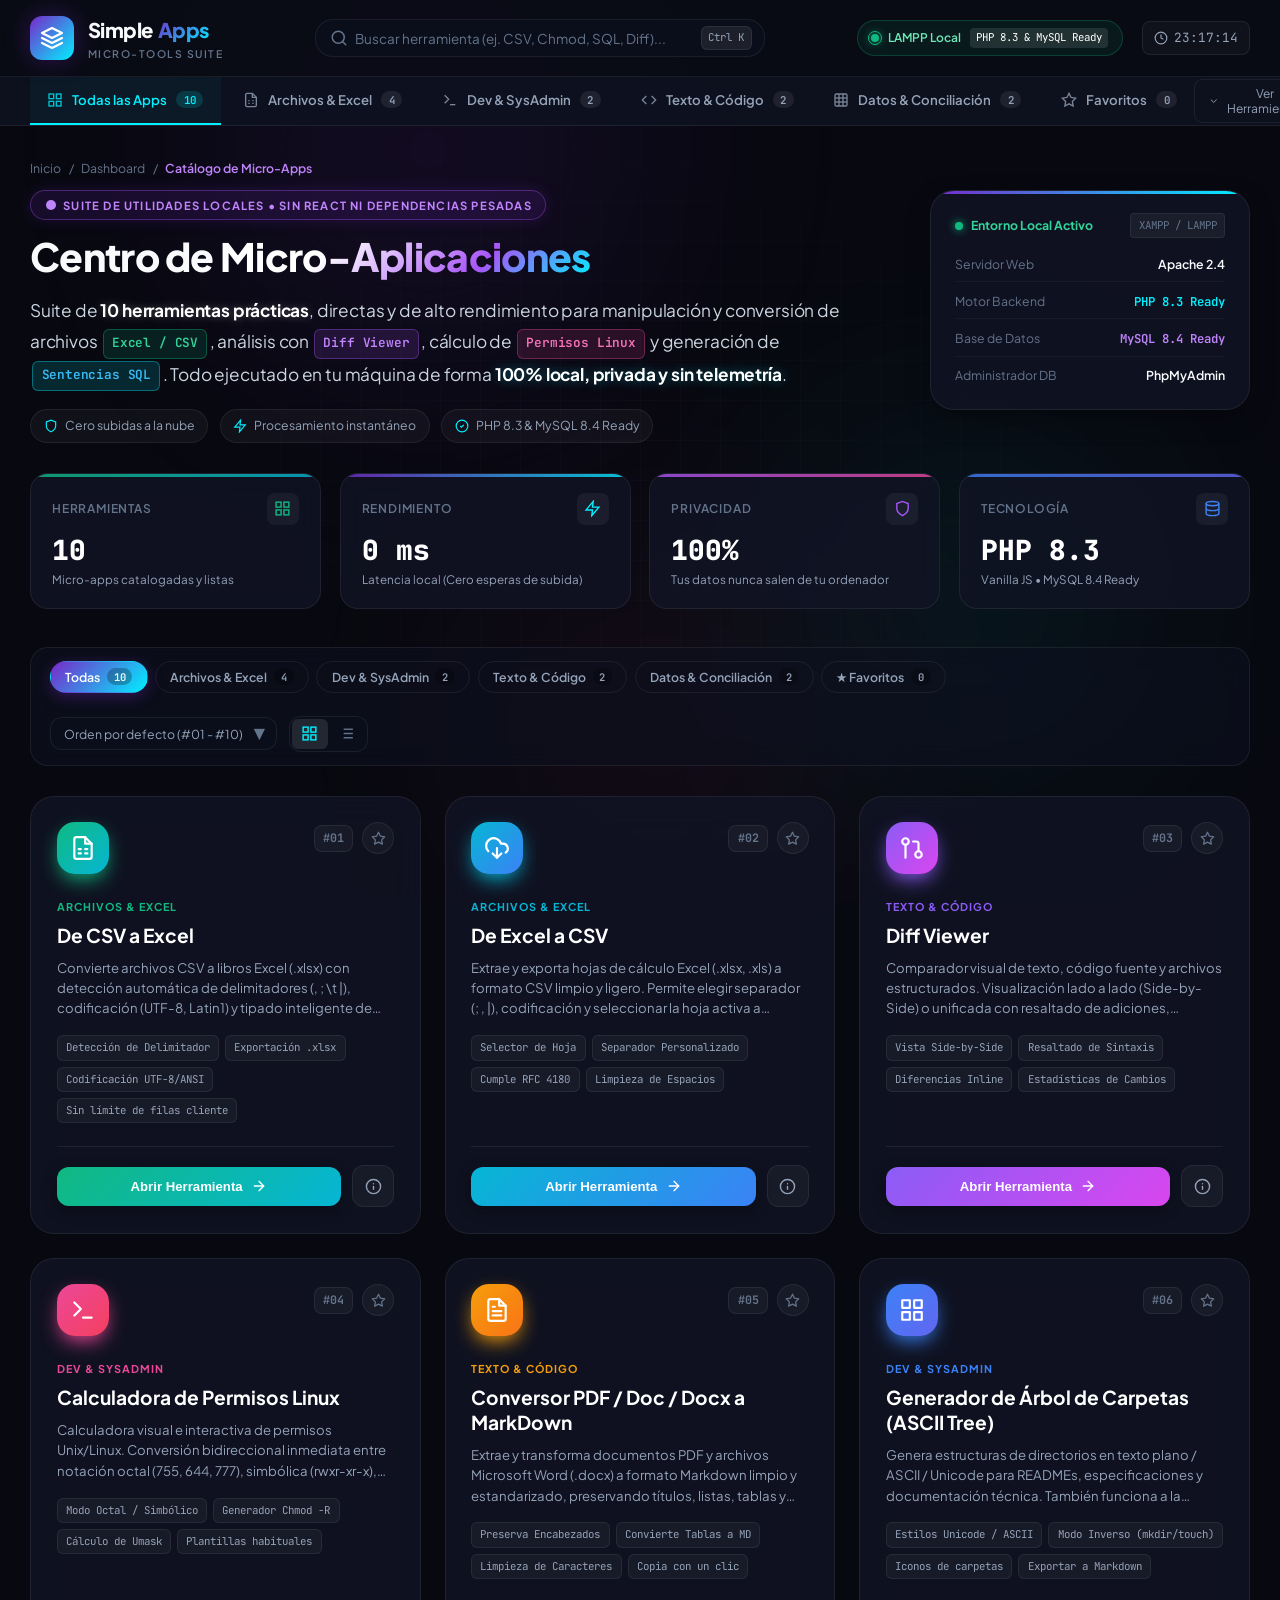
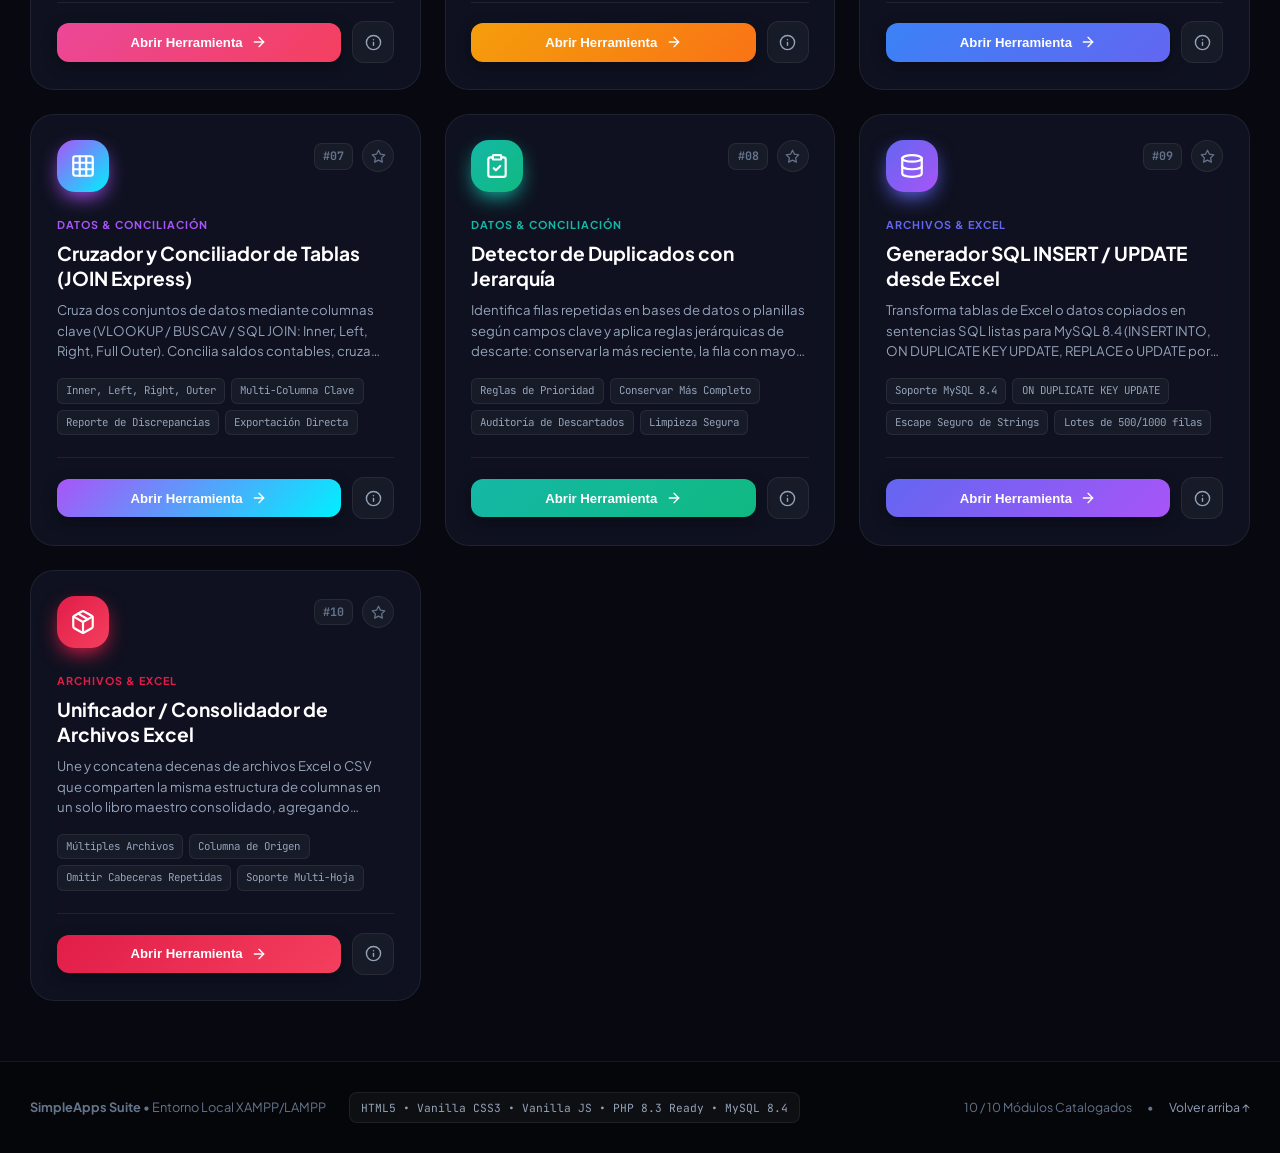
==== index.html @ 67f148df "Initial commit" ====
<!DOCTYPE html>
<html lang="es">
<head>
    <meta charset="UTF-8">
    <meta name="viewport" content="width=device-width, initial-scale=1.0">
    <title>SimpleApps • Suite de Herramientas y Micro-Apps</title>
    <meta name="description" content="Plataforma y catálogo de micro-herramientas locales de alto rendimiento: Excel, CSV, Diff Viewer, Permisos Linux, Markdown y SQL.">
    
    <!-- Google Fonts -->
    <link rel="preconnect" href="https://fonts.googleapis.com">
    <link rel="preconnect" href="https://fonts.gstatic.com" crossorigin>
    <link href="https://fonts.googleapis.com/css2?family=Plus+Jakarta+Sans:wght@300;400;500;600;700;800&family=JetBrains+Mono:wght@400;500;600&display=swap" rel="stylesheet">
    
    <!-- Estilos Principales -->
    <link rel="stylesheet" href="assets/css/style.css">
</head>
<body>

    <!-- Fondos de Iluminación Ambiental (Estética Aithm AI) -->
    <div class="ambient-glow" aria-hidden="true">
        <div class="ambient-orb ambient-orb-1"></div>
        <div class="ambient-orb ambient-orb-2"></div>
        <div class="ambient-orb ambient-orb-3"></div>
    </div>
    <div class="bg-grid-pattern" aria-hidden="true"></div>

    <div class="app-wrapper">

        <!-- =================================================================
             1. HEADER HORIZONTAL (Layout Xacton)
             ================================================================= -->
        <header class="top-header">
            <div class="header-inner">
                <!-- Marca / Logo -->
                <a href="index.html" class="brand-area" title="SimpleApps Home">
                    <div class="brand-icon-box">
                        <svg viewBox="0 0 24 24" fill="none" stroke="currentColor" stroke-width="2.2" stroke-linecap="round" stroke-linejoin="round">
                            <polygon points="12 2 2 7 12 12 22 7 12 2"/>
                            <polyline points="2 17 12 22 22 17"/>
                            <polyline points="2 12 12 17 22 12"/>
                        </svg>
                    </div>
                    <div class="brand-text-box">
                        <span class="brand-name">Simple<span class="brand-highlight">Apps</span></span>
                        <span class="brand-tagline">Micro-Tools Suite</span>
                    </div>
                </a>

                <!-- Buscador Rápido del Header -->
                <div class="header-search">
                    <div class="search-input-wrapper">
                        <span class="search-icon">
                            <svg viewBox="0 0 24 24" fill="none" stroke="currentColor" stroke-width="2" stroke-linecap="round" stroke-linejoin="round">
                                <circle cx="11" cy="11" r="8"/>
                                <line x1="21" y1="21" x2="16.65" y2="16.65"/>
                            </svg>
                        </span>
                        <input type="text" 
                               id="headerSearchInput" 
                               class="search-input" 
                               placeholder="Buscar herramienta (ej. CSV, Chmod, SQL, Diff)..." 
                               autocomplete="off">
                        <button id="headerSearchClear" class="search-clear-btn" title="Limpiar búsqueda">&times;</button>
                        <span class="search-shortcut">Ctrl K</span>
                    </div>
                </div>

                <!-- Acciones del Header -->
                <div class="header-actions">
                    <!-- Estado de Servidor Local -->
                    <div class="server-status-pill" id="serverStatusPill" title="Servidor Local Activo">
                        <span class="status-dot"></span>
                        <span class="server-meta-tag">LAMPP Local</span>
                        <span class="server-php-tag">PHP 8.3 & MySQL Ready</span>
                    </div>

                    <!-- Reloj Local -->
                    <div class="header-clock" id="headerClock" title="Hora del sistema">
                        <span>--:--:--</span>
                    </div>
                </div>
            </div>
        </header>

        <!-- =================================================================
             2. SUBNAV HORIZONTAL (Xacton Menu Bar)
             ================================================================= -->
        <nav class="horizontal-subnav" aria-label="Navegación por categorías">
            <div class="subnav-inner">
                <ul class="nav-links-list">
                    <li class="nav-item">
                        <button class="nav-link active" data-category="todas">
                            <svg viewBox="0 0 24 24" fill="none" stroke="currentColor" stroke-width="2"><rect x="3" y="3" width="7" height="7"/><rect x="14" y="3" width="7" height="7"/><rect x="14" y="14" width="7" height="7"/><rect x="3" y="14" width="7" height="7"/></svg>
                            <span>Todas las Apps</span>
                            <span class="nav-badge" id="navBadgeTotal">10</span>
                        </button>
                    </li>
                    <li class="nav-item">
                        <button class="nav-link" data-category="excel">
                            <svg viewBox="0 0 24 24" fill="none" stroke="currentColor" stroke-width="2"><path d="M14 2H6a2 2 0 0 0-2 2v16a2 2 0 0 0 2 2h12a2 2 0 0 0 2-2V8z"/><polyline points="14 2 14 8 20 8"/><path d="M8 13h2"/><path d="M8 17h2"/><path d="M14 13h2"/><path d="M14 17h2"/></svg>
                            <span>Archivos & Excel</span>
                            <span class="nav-badge">4</span>
                        </button>
                    </li>
                    <li class="nav-item">
                        <button class="nav-link" data-category="sysadmin">
                            <svg viewBox="0 0 24 24" fill="none" stroke="currentColor" stroke-width="2"><polyline points="4 17 10 11 4 5"/><line x1="12" y1="19" x2="20" y2="19"/></svg>
                            <span>Dev & SysAdmin</span>
                            <span class="nav-badge">2</span>
                        </button>
                    </li>
                    <li class="nav-item">
                        <button class="nav-link" data-category="texto">
                            <svg viewBox="0 0 24 24" fill="none" stroke="currentColor" stroke-width="2"><polyline points="16 18 22 12 16 6"/><polyline points="8 6 2 12 8 18"/></svg>
                            <span>Texto & Código</span>
                            <span class="nav-badge">2</span>
                        </button>
                    </li>
                    <li class="nav-item">
                        <button class="nav-link" data-category="datos">
                            <svg viewBox="0 0 24 24" fill="none" stroke="currentColor" stroke-width="2"><rect width="18" height="18" x="3" y="3" rx="2"/><path d="M3 9h18"/><path d="M3 15h18"/><path d="M9 3v18"/><path d="M15 3v18"/></svg>
                            <span>Datos & Conciliación</span>
                            <span class="nav-badge">2</span>
                        </button>
                    </li>
                    <li class="nav-item">
                        <button class="nav-link" data-category="favoritos">
                            <svg viewBox="0 0 24 24" fill="none" stroke="currentColor" stroke-width="2"><polygon points="12 2 15.09 8.26 22 9.27 17 14.14 18.18 21.02 12 17.77 5.82 21.02 7 14.14 2 9.27 8.91 8.26 12 2"/></svg>
                            <span>Favoritos</span>
                            <span class="nav-badge">0</span>
                        </button>
                    </li>
                </ul>

                <div class="subnav-quick-actions">
                    <button class="btn-subnav-ghost" onclick="window.scrollTo({top: 400, behavior: 'smooth'})">
                        <svg width="14" height="14" viewBox="0 0 24 24" fill="none" stroke="currentColor" stroke-width="2"><path d="m6 9 6 6 6-6"/></svg>
                        <span>Ver Herramientas</span>
                    </button>
                </div>
            </div>
        </nav>

        <!-- =================================================================
             3. CONTENIDO PRINCIPAL / DASHBOARD
             ================================================================= -->
        <main class="main-container">
            
            <!-- Hero / Banner de Bienvenida -->
            <section class="dashboard-hero">
                <div class="breadcrumb-row">
                    <span class="breadcrumb-item">Inicio</span>
                    <span class="breadcrumb-separator">/</span>
                    <span class="breadcrumb-item">Dashboard</span>
                    <span class="breadcrumb-separator">/</span>
                    <span class="breadcrumb-item active">Catálogo de Micro-Apps</span>
                </div>

                <div class="hero-main-flex">
                    <div class="hero-title-box">
                        <div class="hero-tag">
                            <svg width="12" height="12" viewBox="0 0 24 24" fill="currentColor"><circle cx="12" cy="12" r="10"/></svg>
                            Suite de Utilidades Locales • Sin React ni Dependencias Pesadas
                        </div>
                        <h1 class="hero-title">
                            Centro de <span class="glow-text">Micro-Aplicaciones</span>
                        </h1>
                        <p class="hero-description">
                            Suite de <strong class="text-glow-white">10 herramientas prácticas</strong>, directas y de alto rendimiento para manipulación y conversión de archivos 
                            <span class="desc-pill desc-pill-emerald">Excel / CSV</span>, 
                            análisis con <span class="desc-pill desc-pill-violet">Diff Viewer</span>, 
                            cálculo de <span class="desc-pill desc-pill-pink">Permisos Linux</span> y generación de 
                            <span class="desc-pill desc-pill-cyan">Sentencias SQL</span>. 
                            Todo ejecutado en tu máquina de forma <strong class="text-glow-cyan">100% local, privada y sin telemetría</strong>.
                        </p>
                        <div class="hero-chips-row">
                            <span class="hero-feature-chip">
                                <svg viewBox="0 0 24 24" fill="none" stroke="currentColor" stroke-width="2"><path d="M12 22s8-4 8-10V5l-8-3-8 3v7c0 6 8 10 8 10z"/></svg>
                                Cero subidas a la nube
                            </span>
                            <span class="hero-feature-chip">
                                <svg viewBox="0 0 24 24" fill="none" stroke="currentColor" stroke-width="2"><polygon points="13 2 3 14 12 14 11 22 21 10 12 10 13 2"/></svg>
                                Procesamiento instantáneo
                            </span>
                            <span class="hero-feature-chip">
                                <svg viewBox="0 0 24 24" fill="none" stroke="currentColor" stroke-width="2"><circle cx="12" cy="12" r="10"/><path d="m9 12 2 2 4-4"/></svg>
                                PHP 8.3 & MySQL 8.4 Ready
                            </span>
                        </div>
                    </div>

                    <!-- Tarjeta Lateral de Entorno Activo (Estilo Xacton Horizontal) -->
                    <div class="hero-side-card">
                        <div class="side-card-top">
                            <span class="status-indicator-live">
                                <span class="ping-dot"></span>
                                Entorno Local Activo
                            </span>
                            <span class="side-card-badge">XAMPP / LAMPP</span>
                        </div>
                        <div class="side-card-body">
                            <div class="side-stat-row">
                                <span class="side-stat-name">Servidor Web</span>
                                <span class="side-stat-val">Apache 2.4</span>
                            </div>
                            <div class="side-stat-row">
                                <span class="side-stat-name">Motor Backend</span>
                                <span class="side-stat-val text-cyan">PHP 8.3 Ready</span>
                            </div>
                            <div class="side-stat-row">
                                <span class="side-stat-name">Base de Datos</span>
                                <span class="side-stat-val text-violet">MySQL 8.4 Ready</span>
                            </div>
                            <div class="side-stat-row">
                                <span class="side-stat-name">Administrador DB</span>
                                <span class="side-stat-val">PhpMyAdmin</span>
                            </div>
                        </div>
                    </div>
                </div>

                <!-- 4 Widgets KPI (Estilo Xacton Horizontal con Estética Aithm) -->
                <div class="kpi-grid">
                    <!-- KPI 1 -->
                    <div class="kpi-card" style="--kpi-gradient: linear-gradient(135deg, #10B981, #06B6D4); --kpi-color: #10B981;">
                        <div class="kpi-top">
                            <span class="kpi-label">Herramientas</span>
                            <div class="kpi-icon">
                                <svg viewBox="0 0 24 24" fill="none" stroke="currentColor" stroke-width="2"><rect x="3" y="3" width="7" height="7"/><rect x="14" y="3" width="7" height="7"/><rect x="14" y="14" width="7" height="7"/><rect x="3" y="14" width="7" height="7"/></svg>
                            </div>
                        </div>
                        <div class="kpi-value" id="totalKpiCount">10</div>
                        <div class="kpi-subtitle">Micro-apps catalogadas y listas</div>
                    </div>

                    <!-- KPI 2 -->
                    <div class="kpi-card" style="--kpi-gradient: linear-gradient(135deg, #7928CA, #00F0FF); --kpi-color: #00F0FF;">
                        <div class="kpi-top">
                            <span class="kpi-label">Rendimiento</span>
                            <div class="kpi-icon">
                                <svg viewBox="0 0 24 24" fill="none" stroke="currentColor" stroke-width="2"><polygon points="13 2 3 14 12 14 11 22 21 10 12 10 13 2"/></svg>
                            </div>
                        </div>
                        <div class="kpi-value">0 ms</div>
                        <div class="kpi-subtitle">Latencia local (Cero esperas de subida)</div>
                    </div>

                    <!-- KPI 3 -->
                    <div class="kpi-card" style="--kpi-gradient: linear-gradient(135deg, #A855F7, #EC4899); --kpi-color: #A855F7;">
                        <div class="kpi-top">
                            <span class="kpi-label">Privacidad</span>
                            <div class="kpi-icon">
                                <svg viewBox="0 0 24 24" fill="none" stroke="currentColor" stroke-width="2"><path d="M12 22s8-4 8-10V5l-8-3-8 3v7c0 6 8 10 8 10z"/></svg>
                            </div>
                        </div>
                        <div class="kpi-value">100%</div>
                        <div class="kpi-subtitle">Tus datos nunca salen de tu ordenador</div>
                    </div>

                    <!-- KPI 4 -->
                    <div class="kpi-card" style="--kpi-gradient: linear-gradient(135deg, #3B82F6, #6366F1); --kpi-color: #3B82F6;">
                        <div class="kpi-top">
                            <span class="kpi-label">Tecnología</span>
                            <div class="kpi-icon">
                                <svg viewBox="0 0 24 24" fill="none" stroke="currentColor" stroke-width="2"><ellipse cx="12" cy="5" rx="9" ry="3"/><path d="M3 5v14c0 1.66 4 3 9 3s9-1.34 9-3V5"/><path d="M3 12c0 1.66 4 3 9 3s9-1.34 9-3"/></svg>
                            </div>
                        </div>
                        <div class="kpi-value">PHP 8.3</div>
                        <div class="kpi-subtitle">Vanilla JS • MySQL 8.4 Ready</div>
                    </div>
                </div>
            </section>

            <!-- =================================================================
                 4. BARRA DE HERRAMIENTAS, FILTROS Y CONTROL DE VISTA
                 ================================================================= -->
            <section class="toolbar-section">
                <!-- Filtros por Categoría (Pills) -->
                <div class="category-pills">
                    <button class="cat-pill active" data-category="todas">
                        <span>Todas</span>
                        <span class="cat-pill-count">10</span>
                    </button>
                    <button class="cat-pill" data-category="excel">
                        <span>Archivos & Excel</span>
                        <span class="cat-pill-count">4</span>
                    </button>
                    <button class="cat-pill" data-category="sysadmin">
                        <span>Dev & SysAdmin</span>
                        <span class="cat-pill-count">2</span>
                    </button>
                    <button class="cat-pill" data-category="texto">
                        <span>Texto & Código</span>
                        <span class="cat-pill-count">2</span>
                    </button>
                    <button class="cat-pill" data-category="datos">
                        <span>Datos & Conciliación</span>
                        <span class="cat-pill-count">2</span>
                    </button>
                    <button class="cat-pill" data-category="favoritos">
                        <span>★ Favoritos</span>
                        <span class="cat-pill-count">0</span>
                    </button>
                </div>

                <!-- Controles de la derecha (Orden y Vista) -->
                <div class="toolbar-controls">
                    <!-- Selector de Orden -->
                    <div class="sort-select-wrapper">
                        <select id="sortSelect" class="sort-select">
                            <option value="default">Orden por defecto (#01 - #10)</option>
                            <option value="name-asc">Nombre (A - Z)</option>
                            <option value="category">Por Categoría</option>
                            <option value="favorites-first">Favoritos primero</option>
                        </select>
                        <span class="sort-select-arrow">▼</span>
                    </div>

                    <!-- Selector Grid / Lista -->
                    <div class="view-toggle-group">
                        <button id="viewGridBtn" class="view-btn active" title="Vista en Cuadrícula">
                            <svg viewBox="0 0 24 24" fill="none" stroke="currentColor" stroke-width="2"><rect x="3" y="3" width="7" height="7"/><rect x="14" y="3" width="7" height="7"/><rect x="14" y="14" width="7" height="7"/><rect x="3" y="14" width="7" height="7"/></svg>
                        </button>
                        <button id="viewListBtn" class="view-btn" title="Vista en Lista Compacta">
                            <svg viewBox="0 0 24 24" fill="none" stroke="currentColor" stroke-width="2"><line x1="8" y1="6" x2="21" y2="6"/><line x1="8" y1="12" x2="21" y2="12"/><line x1="8" y1="18" x2="21" y2="18"/><line x1="3" y1="6" x2="3.01" y2="6"/><line x1="3" y1="12" x2="3.01" y2="12"/><line x1="3" y1="18" x2="3.01" y2="18"/></svg>
                        </button>
                    </div>
                </div>
            </section>

            <!-- Banner Informativo de Búsqueda Activa -->
            <div id="activeSearchAlert" class="active-search-alert">
                <div>
                    Filtro activo para <strong id="searchQueryText">""</strong>: se encontraron <span id="searchMatchCount">0</span> aplicaciones coincidentes.
                </div>
                <button id="btnResetSearch" class="btn-reset-filter">Limpiar búsqueda</button>
            </div>

            <!-- =================================================================
                 5. CONTENEDOR DINÁMICO DE MICRO-APPS (Grid / List)
                 ================================================================= -->
            <div id="appsContainer" class="apps-container">
                <!-- Se inyectan las 10 tarjetas mediante assets/js/main.js -->
            </div>

        </main>

        <!-- =================================================================
             6. FOOTER HORIZONTAL (Estilo Xacton)
             ================================================================= -->
        <footer class="site-footer">
            <div class="footer-inner">
                <div class="footer-left">
                    <span><strong>SimpleApps Suite</strong> • Entorno Local XAMPP/LAMPP</span>
                    <span class="footer-badge-tech">HTML5 • Vanilla CSS3 • Vanilla JS • PHP 8.3 Ready • MySQL 8.4</span>
                </div>
                <div class="footer-right">
                    <span>10 / 10 Módulos Catalogados</span>
                    <span>•</span>
                    <a href="#" class="footer-link" onclick="window.scrollTo({top: 0, behavior: 'smooth'}); return false;">Volver arriba ↑</a>
                </div>
            </div>
        </footer>

    </div>

    <!-- =================================================================
         7. MODAL DE DETALLES Y ESPECIFICACIONES DE LA MICRO-APP
         ================================================================= -->
    <div id="appModal" class="modal-overlay" role="dialog" aria-modal="true" aria-hidden="true">
        <div class="modal-container">
            <div class="modal-header">
                <div class="modal-title-flex">
                    <div class="modal-icon-box" id="modalIconBox">
                        <!-- Icono dinámico -->
                    </div>
                    <div>
                        <h2 class="modal-title" id="modalTitle">Título de la App</h2>
                        <span class="modal-subtitle" id="modalSubtitle">Subtítulo y tecnología</span>
                    </div>
                </div>
                <button class="modal-close-btn" id="modalCloseBtn" aria-label="Cerrar modal">&times;</button>
            </div>

            <div class="modal-body">
                <p class="modal-description" id="modalDescription">Descripción completa del módulo...</p>
                
                <h4 class="modal-section-title">Especificaciones Técnicas</h4>
                <div class="modal-specs-grid">
                    <div class="spec-item">
                        <div class="spec-item-icon">
                            <svg viewBox="0 0 24 24" fill="none" stroke="currentColor" stroke-width="2"><path d="M21 15v4a2 2 0 0 1-2 2H5a2 2 0 0 1-2-2v-4"/><polyline points="7 10 12 15 17 10"/><line x1="12" y1="15" x2="12" y2="3"/></svg>
                        </div>
                        <div class="spec-item-content">
                            <strong>Entrada admitida:</strong>
                            <span id="modalSpecsInput">Archivos o texto de entrada</span>
                        </div>
                    </div>
                    <div class="spec-item">
                        <div class="spec-item-icon">
                            <svg viewBox="0 0 24 24" fill="none" stroke="currentColor" stroke-width="2"><path d="M21 15v4a2 2 0 0 1-2 2H5a2 2 0 0 1-2-2v-4"/><polyline points="17 8 12 3 7 8"/><line x1="12" y1="3" x2="12" y2="15"/></svg>
                        </div>
                        <div class="spec-item-content">
                            <strong>Salida generada:</strong>
                            <span id="modalSpecsOutput">Archivo o resultado generado</span>
                        </div>
                    </div>
                    <div class="spec-item">
                        <div class="spec-item-icon">
                            <svg viewBox="0 0 24 24" fill="none" stroke="currentColor" stroke-width="2"><polyline points="4 17 10 11 4 5"/><line x1="12" y1="19" x2="20" y2="19"/></svg>
                        </div>
                        <div class="spec-item-content">
                            <strong>Modo de Procesamiento:</strong>
                            <span id="modalSpecsExecution">Local cliente / PHP 8.3</span>
                        </div>
                    </div>
                </div>

                <h4 class="modal-section-title">Capacidades Destacadas</h4>
                <div class="modal-features-wrap" id="modalFeatures">
                    <!-- Features dinámicas -->
                </div>
            </div>

            <div class="modal-footer">
                <button class="btn-secondary" onclick="document.getElementById('appModal').classList.remove('open')">Cerrar</button>
                <button class="btn-launch-app" id="modalLaunchBtn" style="padding: 0.65rem 1.4rem;">
                    <span>Abrir Herramienta</span>
                    <svg viewBox="0 0 24 24" fill="none" stroke="currentColor" stroke-width="2"><line x1="5" y1="12" x2="19" y2="12"></line><polyline points="12 5 19 12 12 19"></polyline></svg>
                </button>
            </div>
        </div>
    </div>

    <!-- Contenedor para Notificaciones Toast -->
    <div id="toastContainer" class="toast-container" aria-live="polite"></div>

    <!-- Scripts -->
    <script src="assets/js/apps-data.js"></script>
    <script src="assets/js/main.js"></script>
</body>
</html>
---- assets/css/style.css ----
/* ==========================================================================
   SimpleApps Suite - Stylesheet Principal
   Inspiración de Estructura: Xacton Horizontal
   Inspiración de Paleta & Estética: Aithm AI Agency (Dark High-Tech Glassmorphism)
   ========================================================================== */

/* @import Google Fonts */
@import url('https://fonts.googleapis.com/css2?family=Plus+Jakarta+Sans:wght@300;400;500;600;700;800&family=JetBrains+Mono:wght@400;500;600&display=swap');

:root {
    /* Paleta Principal Aithm AI */
    --bg-dark: #080910;
    --bg-darker: #05060a;
    --bg-card: rgba(18, 21, 38, 0.75);
    --bg-card-hover: rgba(26, 30, 54, 0.85);
    --bg-card-solid: #121526;
    --bg-header: rgba(10, 12, 22, 0.85);
    --bg-subnav: rgba(14, 17, 31, 0.95);
    --bg-input: rgba(12, 15, 29, 0.8);
    --bg-badge: rgba(255, 255, 255, 0.05);

    /* Bordes y Separadores */
    --border-subtle: rgba(255, 255, 255, 0.07);
    --border-medium: rgba(255, 255, 255, 0.12);
    --border-glow: rgba(168, 85, 247, 0.4);
    --border-cyan-glow: rgba(0, 240, 255, 0.4);

    /* Acentos & Gradientes Aithm */
    --accent-purple: #7928CA;
    --accent-violet: #A855F7;
    --accent-violet-light: #C084FC;
    --accent-cyan: #00F0FF;
    --accent-blue: #3B82F6;
    --accent-emerald: #10B981;
    --accent-pink: #EC4899;
    --accent-amber: #F59E0B;

    --gradient-brand: linear-gradient(135deg, #7928CA 0%, #00F0FF 100%);
    --gradient-violet: linear-gradient(135deg, #A855F7 0%, #6366F1 100%);
    --gradient-cyan: linear-gradient(135deg, #00F0FF 0%, #3B82F6 100%);
    --gradient-card-border: linear-gradient(135deg, rgba(168, 85, 247, 0.5), rgba(0, 240, 255, 0.2), rgba(255, 255, 255, 0.05));
    --gradient-text: linear-gradient(135deg, #FFFFFF 30%, #A855F7 70%, #00F0FF 100%);
    --gradient-kpi: linear-gradient(180deg, rgba(255,255,255,0.03) 0%, rgba(255,255,255,0.01) 100%);

    /* Tipografía & Colores de Texto */
    --font-main: 'Plus Jakarta Sans', -apple-system, BlinkMacSystemFont, 'Segoe UI', Roboto, sans-serif;
    --font-mono: 'JetBrains Mono', monospace;
    --text-primary: #F8FAFC;
    --text-secondary: #94A3B8;
    --text-muted: #64748B;
    --text-dark: #334155;

    /* Sombras & Resplandores */
    --glow-purple: 0 0 25px rgba(121, 40, 202, 0.35);
    --glow-cyan: 0 0 25px rgba(0, 240, 255, 0.3);
    --shadow-card: 0 10px 30px -10px rgba(0, 0, 0, 0.5);
    --shadow-card-hover: 0 20px 40px -10px rgba(0, 0, 0, 0.7), 0 0 20px rgba(168, 85, 247, 0.2);
    --shadow-dropdown: 0 20px 40px rgba(0, 0, 0, 0.6);

    /* Transiciones */
    --transition-fast: 0.15s ease;
    --transition-normal: 0.25s cubic-bezier(0.4, 0, 0.2, 1);
    --transition-smooth: 0.4s cubic-bezier(0.16, 1, 0.3, 1);

    /* Layout */
    --max-width: 1400px;
    --radius-sm: 8px;
    --radius-md: 12px;
    --radius-lg: 18px;
    --radius-xl: 24px;
}

/* ==========================================================================
   Reset & Base Styles
   ========================================================================== */
*, *::before, *::after {
    box-sizing: border-box;
    margin: 0;
    padding: 0;
}

html {
    font-size: 15px;
    scroll-behavior: smooth;
}

body {
    font-family: var(--font-main);
    background-color: var(--bg-dark);
    color: var(--text-primary);
    min-height: 100vh;
    line-height: 1.6;
    overflow-x: hidden;
    position: relative;
    -webkit-font-smoothing: antialiased;
}

/* Luces de Fondo Ambientales (Aithm Glow) */
.ambient-glow {
    position: fixed;
    top: 0;
    left: 0;
    right: 0;
    bottom: 0;
    pointer-events: none;
    z-index: 0;
    overflow: hidden;
}

.ambient-orb {
    position: absolute;
    border-radius: 50%;
    filter: blur(120px);
    opacity: 0.45;
    animation: orbFloat 20s infinite ease-in-out alternate;
}

.ambient-orb-1 {
    width: 600px;
    height: 600px;
    background: radial-gradient(circle, rgba(121, 40, 202, 0.4) 0%, transparent 70%);
    top: -150px;
    left: 10%;
}

.ambient-orb-2 {
    width: 500px;
    height: 500px;
    background: radial-gradient(circle, rgba(0, 240, 255, 0.25) 0%, transparent 70%);
    top: 350px;
    right: 5%;
    animation-delay: -7s;
}

.ambient-orb-3 {
    width: 550px;
    height: 550px;
    background: radial-gradient(circle, rgba(236, 72, 153, 0.2) 0%, transparent 70%);
    bottom: -100px;
    left: 30%;
    animation-delay: -14s;
}

@keyframes orbFloat {
    0% { transform: translate(0, 0) scale(1); }
    50% { transform: translate(40px, 30px) scale(1.08); }
    100% { transform: translate(-30px, 50px) scale(0.95); }
}

/* Grilla sutil de fondo */
.bg-grid-pattern {
    position: fixed;
    inset: 0;
    background-image: 
        linear-gradient(to right, rgba(255, 255, 255, 0.02) 1px, transparent 1px),
        linear-gradient(to bottom, rgba(255, 255, 255, 0.02) 1px, transparent 1px);
    background-size: 40px 40px;
    pointer-events: none;
    z-index: 0;
    mask-image: radial-gradient(ellipse at center, rgba(0,0,0,1) 0%, rgba(0,0,0,0) 80%);
}

.app-wrapper {
    position: relative;
    z-index: 1;
    display: flex;
    flex-direction: column;
    min-height: 100vh;
}

/* ==========================================================================
   Header Horizontal Principal (Xacton Layout)
   ========================================================================== */
.top-header {
    background: var(--bg-header);
    backdrop-filter: blur(20px);
    border-bottom: 1px solid var(--border-subtle);
    position: sticky;
    top: 0;
    z-index: 100;
}

.header-inner {
    max-width: var(--max-width);
    margin: 0 auto;
    padding: 0.9rem 2rem;
    display: flex;
    align-items: center;
    justify-content: space-between;
    gap: 1.5rem;
}

/* Marca / Logo */
.brand-area {
    display: flex;
    align-items: center;
    gap: 0.9rem;
    text-decoration: none;
    color: inherit;
    flex-shrink: 0;
}

.brand-icon-box {
    width: 44px;
    height: 44px;
    border-radius: var(--radius-md);
    background: var(--gradient-brand);
    display: flex;
    align-items: center;
    justify-content: center;
    color: #fff;
    box-shadow: var(--glow-purple);
    position: relative;
}

.brand-icon-box svg {
    width: 24px;
    height: 24px;
}

.brand-text-box {
    display: flex;
    flex-direction: column;
}

.brand-name {
    font-size: 1.35rem;
    font-weight: 800;
    letter-spacing: -0.5px;
    display: flex;
    align-items: center;
    gap: 0.35rem;
}

.brand-name .brand-highlight {
    background: var(--gradient-brand);
    -webkit-background-clip: text;
    -webkit-text-fill-color: transparent;
}

.brand-tagline {
    font-size: 0.7rem;
    text-transform: uppercase;
    letter-spacing: 1.5px;
    color: var(--text-muted);
    font-weight: 600;
}

/* Buscador Rápido del Header */
.header-search {
    flex: 1;
    max-width: 450px;
    position: relative;
}

.search-input-wrapper {
    position: relative;
    display: flex;
    align-items: center;
}

.search-icon {
    position: absolute;
    left: 1rem;
    color: var(--text-muted);
    pointer-events: none;
    display: flex;
}

.search-icon svg {
    width: 18px;
    height: 18px;
}

.search-input {
    width: 100%;
    padding: 0.65rem 4.5rem 0.65rem 2.6rem;
    background: var(--bg-input);
    border: 1px solid var(--border-subtle);
    border-radius: var(--radius-lg);
    color: var(--text-primary);
    font-family: inherit;
    font-size: 0.9rem;
    transition: var(--transition-normal);
    outline: none;
}

.search-input:focus {
    border-color: var(--accent-violet);
    box-shadow: 0 0 0 3px rgba(168, 85, 247, 0.2);
    background: rgba(16, 20, 38, 0.95);
}

.search-input::placeholder {
    color: var(--text-muted);
}

.search-shortcut {
    position: absolute;
    right: 0.85rem;
    background: rgba(255, 255, 255, 0.08);
    border: 1px solid var(--border-subtle);
    border-radius: 6px;
    padding: 0.15rem 0.45rem;
    font-family: var(--font-mono);
    font-size: 0.72rem;
    color: var(--text-secondary);
    pointer-events: none;
}

.search-clear-btn {
    position: absolute;
    right: 3rem;
    background: none;
    border: none;
    color: var(--text-muted);
    cursor: pointer;
    display: none;
    padding: 0.2rem;
}

.search-clear-btn:hover {
    color: var(--text-primary);
}

/* Acciones y Estados del Header */
.header-actions {
    display: flex;
    align-items: center;
    gap: 1.25rem;
    flex-shrink: 0;
}

/* Indicador de Servidor Local */
.server-status-pill {
    display: flex;
    align-items: center;
    gap: 0.6rem;
    padding: 0.45rem 0.9rem;
    background: rgba(16, 185, 129, 0.08);
    border: 1px solid rgba(16, 185, 129, 0.25);
    border-radius: 100px;
    font-size: 0.8rem;
    color: #6ee7b7;
    cursor: pointer;
    transition: var(--transition-fast);
}

.server-status-pill:hover {
    background: rgba(16, 185, 129, 0.15);
    border-color: rgba(16, 185, 129, 0.4);
}

.status-dot {
    width: 8px;
    height: 8px;
    border-radius: 50%;
    background-color: var(--accent-emerald);
    box-shadow: 0 0 10px var(--accent-emerald);
    position: relative;
}

.status-dot::after {
    content: '';
    position: absolute;
    inset: -3px;
    border-radius: 50%;
    border: 1px solid var(--accent-emerald);
    animation: pulseRing 2s cubic-bezier(0.215, 0.61, 0.355, 1) infinite;
}

@keyframes pulseRing {
    0% { transform: scale(0.8); opacity: 1; }
    100% { transform: scale(2.2); opacity: 0; }
}

.server-meta-tag {
    font-weight: 600;
}

.server-php-tag {
    font-family: var(--font-mono);
    font-size: 0.72rem;
    background: rgba(255, 255, 255, 0.1);
    padding: 0.1rem 0.4rem;
    border-radius: 4px;
    color: #fff;
}

.header-clock {
    font-family: var(--font-mono);
    font-size: 0.85rem;
    color: var(--text-secondary);
    display: flex;
    align-items: center;
    gap: 0.4rem;
    background: rgba(255, 255, 255, 0.03);
    padding: 0.4rem 0.75rem;
    border-radius: var(--radius-sm);
    border: 1px solid var(--border-subtle);
}

.header-icon-btn {
    width: 38px;
    height: 38px;
    border-radius: var(--radius-md);
    background: var(--bg-card);
    border: 1px solid var(--border-subtle);
    color: var(--text-secondary);
    display: flex;
    align-items: center;
    justify-content: center;
    cursor: pointer;
    transition: var(--transition-fast);
}

.header-icon-btn:hover {
    color: var(--text-primary);
    border-color: var(--accent-violet);
    background: var(--bg-card-hover);
}

.header-icon-btn svg {
    width: 18px;
    height: 18px;
}

/* ==========================================================================
   Menú de Navegación Horizontal (Xacton Subnav Bar)
   ========================================================================== */
.horizontal-subnav {
    background: var(--bg-subnav);
    backdrop-filter: blur(16px);
    border-bottom: 1px solid var(--border-subtle);
    position: sticky;
    top: 67px;
    z-index: 90;
}

.subnav-inner {
    max-width: var(--max-width);
    margin: 0 auto;
    padding: 0 2rem;
    display: flex;
    align-items: center;
    justify-content: space-between;
    overflow-x: auto;
    scrollbar-width: none;
}

.subnav-inner::-webkit-scrollbar {
    display: none;
}

.nav-links-list {
    display: flex;
    list-style: none;
    gap: 0.35rem;
}

.nav-item {
    position: relative;
}

.nav-link {
    display: flex;
    align-items: center;
    gap: 0.6rem;
    padding: 0.95rem 1.15rem;
    color: var(--text-secondary);
    text-decoration: none;
    font-size: 0.88rem;
    font-weight: 600;
    transition: var(--transition-fast);
    border-bottom: 2px solid transparent;
    white-space: nowrap;
    cursor: pointer;
    background: none;
    border-top: none;
    border-left: none;
    border-right: none;
    font-family: inherit;
}

.nav-link:hover {
    color: var(--text-primary);
    background: rgba(255, 255, 255, 0.03);
}

.nav-link.active {
    color: var(--accent-cyan);
    border-bottom-color: var(--accent-cyan);
    background: rgba(0, 240, 255, 0.04);
}

.nav-link svg {
    width: 16px;
    height: 16px;
    opacity: 0.8;
}

.nav-badge {
    background: rgba(255, 255, 255, 0.08);
    color: var(--text-secondary);
    font-size: 0.72rem;
    padding: 0.1rem 0.5rem;
    border-radius: 100px;
    font-family: var(--font-mono);
    transition: var(--transition-fast);
}

.nav-link.active .nav-badge {
    background: rgba(0, 240, 255, 0.15);
    color: var(--accent-cyan);
}

.subnav-quick-actions {
    display: flex;
    align-items: center;
    gap: 0.5rem;
}

.btn-subnav-ghost {
    background: transparent;
    border: 1px solid var(--border-subtle);
    color: var(--text-secondary);
    padding: 0.4rem 0.85rem;
    border-radius: var(--radius-sm);
    font-size: 0.8rem;
    cursor: pointer;
    display: flex;
    align-items: center;
    gap: 0.4rem;
    font-family: inherit;
    transition: var(--transition-fast);
}

.btn-subnav-ghost:hover {
    color: var(--text-primary);
    border-color: var(--accent-violet);
    background: rgba(168, 85, 247, 0.1);
}

/* ==========================================================================
   Contenido Principal / Dashboard
   ========================================================================== */
.main-container {
    max-width: var(--max-width);
    margin: 0 auto;
    padding: 2.2rem 2rem 4rem;
    flex: 1;
    width: 100%;
}

/* Hero / Breadcrumb / Banner */
.dashboard-hero {
    margin-bottom: 2.5rem;
}

.breadcrumb-row {
    display: flex;
    align-items: center;
    gap: 0.5rem;
    font-size: 0.82rem;
    color: var(--text-muted);
    margin-bottom: 0.75rem;
}

.breadcrumb-item.active {
    color: var(--accent-violet-light);
    font-weight: 600;
}

.hero-main-flex {
    display: flex;
    align-items: flex-start;
    justify-content: space-between;
    gap: 2rem;
    flex-wrap: wrap;
}

.hero-title-box {
    flex: 1;
    max-width: 900px;
    width: 100%;
}

.hero-tag {
    display: inline-flex;
    align-items: center;
    gap: 0.45rem;
    background: rgba(121, 40, 202, 0.15);
    border: 1px solid rgba(168, 85, 247, 0.35);
    color: var(--accent-violet-light);
    font-size: 0.75rem;
    font-weight: 700;
    text-transform: uppercase;
    letter-spacing: 1.2px;
    padding: 0.35rem 0.9rem;
    border-radius: 100px;
    margin-bottom: 0.9rem;
    box-shadow: 0 0 15px rgba(121, 40, 202, 0.2);
}

.hero-title {
    font-size: 2.6rem;
    font-weight: 800;
    line-height: 1.2;
    margin-bottom: 1rem;
    letter-spacing: -0.7px;
}

.hero-title .glow-text {
    background: var(--gradient-text);
    -webkit-background-clip: text;
    -webkit-text-fill-color: transparent;
}

.hero-description {
    color: #CBD5E1;
    font-size: 1.15rem;
    line-height: 1.8;
    margin-top: 0.5rem;
    margin-bottom: 1.25rem;
    font-weight: 400;
    letter-spacing: -0.01em;
}

.hero-description strong {
    color: #FFFFFF;
    font-weight: 700;
}

.text-glow-cyan {
    color: var(--accent-cyan);
    text-shadow: 0 0 12px rgba(0, 240, 255, 0.4);
    font-weight: 700;
}

.text-glow-white {
    color: #FFFFFF;
    text-shadow: 0 0 10px rgba(255, 255, 255, 0.3);
    font-weight: 700;
}

/* Micro-pills de categorías dentro del texto */
.desc-pill {
    display: inline-flex;
    align-items: center;
    padding: 0.15rem 0.55rem;
    border-radius: 6px;
    font-size: 0.85rem;
    font-weight: 600;
    font-family: var(--font-mono);
    vertical-align: middle;
    margin: 0 0.15rem;
    white-space: nowrap;
    border: 1px solid transparent;
}

.desc-pill-emerald {
    background: rgba(16, 185, 129, 0.14);
    border-color: rgba(16, 185, 129, 0.35);
    color: #34D399;
}

.desc-pill-violet {
    background: rgba(168, 85, 247, 0.14);
    border-color: rgba(168, 85, 247, 0.35);
    color: #C084FC;
}

.desc-pill-pink {
    background: rgba(236, 72, 153, 0.14);
    border-color: rgba(236, 72, 153, 0.35);
    color: #F472B6;
}

.desc-pill-cyan {
    background: rgba(0, 240, 255, 0.14);
    border-color: rgba(0, 240, 255, 0.35);
    color: #38BDF8;
}

/* Chips de capacidades destacadas del Hero */
.hero-chips-row {
    display: flex;
    align-items: center;
    gap: 0.75rem;
    flex-wrap: wrap;
    margin-top: 1.1rem;
}

.hero-feature-chip {
    display: inline-flex;
    align-items: center;
    gap: 0.45rem;
    background: rgba(255, 255, 255, 0.04);
    border: 1px solid var(--border-subtle);
    padding: 0.4rem 0.85rem;
    border-radius: 100px;
    font-size: 0.82rem;
    color: var(--text-secondary);
    transition: var(--transition-fast);
}

.hero-feature-chip:hover {
    background: rgba(255, 255, 255, 0.08);
    border-color: var(--border-medium);
    color: var(--text-primary);
}

.hero-feature-chip svg {
    width: 14px;
    height: 14px;
    color: var(--accent-cyan);
}

/* Tarjeta lateral del Hero (Equilibrio de layout horizontal Xacton) */
.hero-side-card {
    background: var(--bg-card);
    border: 1px solid var(--border-subtle);
    border-radius: var(--radius-xl);
    padding: 1.5rem 1.6rem;
    min-width: 320px;
    backdrop-filter: blur(16px);
    box-shadow: var(--shadow-card);
    position: relative;
    overflow: hidden;
}

.hero-side-card::before {
    content: '';
    position: absolute;
    top: 0;
    left: 0;
    right: 0;
    height: 3px;
    background: var(--gradient-brand);
}

.side-card-top {
    display: flex;
    align-items: center;
    justify-content: space-between;
    margin-bottom: 1.1rem;
}

.status-indicator-live {
    display: flex;
    align-items: center;
    gap: 0.5rem;
    font-size: 0.82rem;
    font-weight: 700;
    color: #34D399;
}

.status-indicator-live .ping-dot {
    width: 8px;
    height: 8px;
    border-radius: 50%;
    background: var(--accent-emerald);
    box-shadow: 0 0 8px var(--accent-emerald);
    position: relative;
}

.side-card-badge {
    font-family: var(--font-mono);
    font-size: 0.72rem;
    color: var(--text-muted);
    background: rgba(255, 255, 255, 0.05);
    padding: 0.2rem 0.5rem;
    border-radius: 4px;
    border: 1px solid var(--border-subtle);
}

.side-card-body {
    display: flex;
    flex-direction: column;
    gap: 0.65rem;
}

.side-stat-row {
    display: flex;
    align-items: center;
    justify-content: space-between;
    font-size: 0.82rem;
    padding-bottom: 0.45rem;
    border-bottom: 1px solid rgba(255, 255, 255, 0.04);
}

.side-stat-row:last-child {
    border-bottom: none;
    padding-bottom: 0;
}

.side-stat-name {
    color: var(--text-muted);
}

.side-stat-val {
    font-weight: 600;
    color: var(--text-primary);
}

.side-stat-val.text-cyan {
    color: var(--accent-cyan);
    font-family: var(--font-mono);
}

.side-stat-val.text-violet {
    color: var(--accent-violet-light);
    font-family: var(--font-mono);
}

/* 4 Widgets KPI (Estilo Xacton + Glow Aithm) */
.kpi-grid {
    display: grid;
    grid-template-columns: repeat(4, 1fr);
    gap: 1.25rem;
    margin-top: 2rem;
}

.kpi-card {
    background: var(--bg-card);
    border: 1px solid var(--border-subtle);
    border-radius: var(--radius-lg);
    padding: 1.25rem 1.4rem;
    position: relative;
    overflow: hidden;
    transition: var(--transition-normal);
    backdrop-filter: blur(12px);
}

.kpi-card::before {
    content: '';
    position: absolute;
    top: 0;
    left: 0;
    right: 0;
    height: 3px;
    background: var(--kpi-gradient, var(--gradient-brand));
    opacity: 0.8;
}

.kpi-card:hover {
    transform: translateY(-3px);
    border-color: var(--border-medium);
    box-shadow: var(--shadow-card);
}

.kpi-top {
    display: flex;
    align-items: center;
    justify-content: space-between;
    margin-bottom: 0.6rem;
}

.kpi-label {
    font-size: 0.8rem;
    font-weight: 600;
    color: var(--text-muted);
    text-transform: uppercase;
    letter-spacing: 0.8px;
}

.kpi-icon {
    width: 32px;
    height: 32px;
    border-radius: var(--radius-sm);
    display: flex;
    align-items: center;
    justify-content: center;
    background: rgba(255, 255, 255, 0.05);
    color: var(--kpi-color, var(--accent-cyan));
}

.kpi-icon svg {
    width: 17px;
    height: 17px;
}

.kpi-value {
    font-size: 1.85rem;
    font-weight: 800;
    color: #fff;
    font-family: var(--font-mono);
    line-height: 1.2;
    margin-bottom: 0.25rem;
}

.kpi-subtitle {
    font-size: 0.78rem;
    color: var(--text-secondary);
}

/* ==========================================================================
   Barra de Filtros y Control de Vista
   ========================================================================== */
.toolbar-section {
    display: flex;
    align-items: center;
    justify-content: space-between;
    gap: 1.5rem;
    margin-bottom: 2rem;
    flex-wrap: wrap;
    background: rgba(14, 17, 32, 0.6);
    border: 1px solid var(--border-subtle);
    padding: 0.85rem 1.25rem;
    border-radius: var(--radius-lg);
    backdrop-filter: blur(12px);
}

/* Categorías Tabs */
.category-pills {
    display: flex;
    align-items: center;
    gap: 0.5rem;
    flex-wrap: wrap;
}

.cat-pill {
    background: transparent;
    border: 1px solid var(--border-subtle);
    color: var(--text-secondary);
    padding: 0.45rem 0.95rem;
    border-radius: 100px;
    font-size: 0.82rem;
    font-weight: 600;
    font-family: inherit;
    cursor: pointer;
    transition: var(--transition-fast);
    display: inline-flex;
    align-items: center;
    gap: 0.45rem;
}

.cat-pill:hover {
    color: var(--text-primary);
    border-color: var(--accent-violet);
    background: rgba(168, 85, 247, 0.08);
}

.cat-pill.active {
    background: var(--gradient-brand);
    color: #fff;
    border-color: transparent;
    box-shadow: 0 4px 15px rgba(121, 40, 202, 0.35);
}

.cat-pill-count {
    background: rgba(0, 0, 0, 0.25);
    padding: 0.1rem 0.45rem;
    border-radius: 100px;
    font-size: 0.7rem;
    font-family: var(--font-mono);
}

/* Opciones de la derecha (Búsqueda en página, Orden y Vista) */
.toolbar-controls {
    display: flex;
    align-items: center;
    gap: 0.75rem;
}

.sort-select-wrapper {
    position: relative;
    display: flex;
    align-items: center;
}

.sort-select {
    appearance: none;
    background: var(--bg-input);
    border: 1px solid var(--border-subtle);
    color: var(--text-secondary);
    padding: 0.5rem 2.2rem 0.5rem 0.9rem;
    border-radius: var(--radius-md);
    font-size: 0.82rem;
    font-family: inherit;
    cursor: pointer;
    outline: none;
    transition: var(--transition-fast);
}

.sort-select:hover, .sort-select:focus {
    border-color: var(--accent-violet);
    color: var(--text-primary);
}

.sort-select-arrow {
    position: absolute;
    right: 0.75rem;
    pointer-events: none;
    color: var(--text-muted);
}

.view-toggle-group {
    display: flex;
    background: var(--bg-input);
    border: 1px solid var(--border-subtle);
    border-radius: var(--radius-md);
    padding: 2px;
}

.view-btn {
    background: transparent;
    border: none;
    color: var(--text-muted);
    padding: 0.45rem 0.65rem;
    border-radius: 6px;
    cursor: pointer;
    transition: var(--transition-fast);
    display: flex;
    align-items: center;
    justify-content: center;
}

.view-btn svg {
    width: 17px;
    height: 17px;
}

.view-btn:hover {
    color: var(--text-primary);
}

.view-btn.active {
    background: rgba(255, 255, 255, 0.1);
    color: var(--accent-cyan);
}

/* Estado de Búsqueda Activa */
.active-search-alert {
    display: none;
    align-items: center;
    justify-content: space-between;
    background: rgba(168, 85, 247, 0.1);
    border: 1px solid rgba(168, 85, 247, 0.3);
    padding: 0.65rem 1.25rem;
    border-radius: var(--radius-md);
    margin-bottom: 1.5rem;
    font-size: 0.88rem;
}

.active-search-alert.visible {
    display: flex;
}

.btn-reset-filter {
    background: transparent;
    border: none;
    color: var(--accent-cyan);
    font-weight: 600;
    cursor: pointer;
    text-decoration: underline;
    font-family: inherit;
    font-size: 0.85rem;
}

/* ==========================================================================
   Grilla de Micro-Apps (Grid View - Aithm AI Aesthetic)
   ========================================================================== */
.apps-container {
    display: grid;
    grid-template-columns: repeat(auto-fill, minmax(370px, 1fr));
    gap: 1.6rem;
    transition: var(--transition-normal);
}

/* Tarjeta Individual de Micro-App */
.app-card {
    background: var(--bg-card);
    border: 1px solid var(--border-subtle);
    border-radius: var(--radius-xl);
    padding: 1.7rem;
    display: flex;
    flex-direction: column;
    justify-content: space-between;
    position: relative;
    overflow: hidden;
    backdrop-filter: blur(16px);
    transition: transform var(--transition-normal), border-color var(--transition-normal), box-shadow var(--transition-normal);
}

/* Borde gradiente sutil al hacer hover */
.app-card::after {
    content: '';
    position: absolute;
    inset: -1px;
    border-radius: inherit;
    padding: 1px;
    background: var(--card-gradient, var(--gradient-card-border));
    -webkit-mask: linear-gradient(#fff 0 0) content-box, linear-gradient(#fff 0 0);
    -webkit-mask-composite: xor;
    mask-composite: exclude;
    opacity: 0;
    pointer-events: none;
    transition: opacity var(--transition-normal);
}

.app-card:hover {
    transform: translateY(-5px);
    border-color: transparent;
    box-shadow: var(--shadow-card-hover);
    background: var(--bg-card-hover);
}

.app-card:hover::after {
    opacity: 1;
}

/* Parte Superior de la Tarjeta */
.card-header-flex {
    display: flex;
    align-items: flex-start;
    justify-content: space-between;
    margin-bottom: 1.25rem;
}

.card-icon-wrapper {
    position: relative;
}

.card-icon-box {
    width: 52px;
    height: 52px;
    border-radius: var(--radius-lg);
    background: var(--icon-gradient, var(--gradient-brand));
    display: flex;
    align-items: center;
    justify-content: center;
    color: #fff;
    box-shadow: 0 8px 20px -4px var(--icon-color, rgba(121, 40, 202, 0.4));
    transition: transform var(--transition-fast);
}

.app-card:hover .card-icon-box {
    transform: scale(1.06);
}

.card-icon-box svg {
    width: 26px;
    height: 26px;
}

.card-meta-top {
    display: flex;
    align-items: center;
    gap: 0.6rem;
}

.app-number-badge {
    font-family: var(--font-mono);
    font-size: 0.78rem;
    font-weight: 700;
    color: var(--text-muted);
    background: rgba(255, 255, 255, 0.04);
    padding: 0.2rem 0.55rem;
    border-radius: var(--radius-sm);
    border: 1px solid var(--border-subtle);
}

/* Botón Favorito / Estrella */
.favorite-btn {
    background: rgba(255, 255, 255, 0.04);
    border: 1px solid var(--border-subtle);
    width: 32px;
    height: 32px;
    border-radius: 50%;
    color: var(--text-muted);
    display: flex;
    align-items: center;
    justify-content: center;
    cursor: pointer;
    transition: var(--transition-fast);
}

.favorite-btn:hover {
    color: #FBBF24;
    border-color: rgba(251, 191, 36, 0.4);
    transform: scale(1.1);
}

.favorite-btn.favorited {
    color: #FBBF24;
    background: rgba(251, 191, 36, 0.12);
    border-color: rgba(251, 191, 36, 0.5);
}

.favorite-btn svg {
    width: 15px;
    height: 15px;
}

/* Cuerpo de la Tarjeta */
.card-body {
    flex: 1;
    margin-bottom: 1.5rem;
}

.card-category-tag {
    font-size: 0.72rem;
    font-weight: 700;
    text-transform: uppercase;
    letter-spacing: 1px;
    color: var(--icon-color, var(--accent-cyan));
    margin-bottom: 0.5rem;
    display: inline-block;
}

.card-title {
    font-size: 1.28rem;
    font-weight: 700;
    color: #fff;
    margin-bottom: 0.65rem;
    line-height: 1.3;
}

.card-description {
    font-size: 0.88rem;
    color: var(--text-secondary);
    line-height: 1.55;
    margin-bottom: 1.1rem;
    display: -webkit-box;
    -webkit-line-clamp: 3;
    -webkit-box-orient: vertical;
    overflow: hidden;
}

/* Chips / Features */
.card-features-list {
    display: flex;
    flex-wrap: wrap;
    gap: 0.4rem;
}

.feature-pill {
    font-size: 0.72rem;
    font-family: var(--font-mono);
    color: var(--text-secondary);
    background: rgba(255, 255, 255, 0.04);
    border: 1px solid var(--border-subtle);
    padding: 0.2rem 0.55rem;
    border-radius: 6px;
    transition: var(--transition-fast);
}

.app-card:hover .feature-pill {
    border-color: rgba(255, 255, 255, 0.12);
    background: rgba(255, 255, 255, 0.06);
    color: var(--text-primary);
}

/* Pie de Tarjeta / Acciones */
.card-footer {
    display: flex;
    align-items: center;
    gap: 0.75rem;
    padding-top: 1.25rem;
    border-top: 1px solid var(--border-subtle);
}

.btn-launch-app {
    flex: 1;
    display: inline-flex;
    align-items: center;
    justify-content: center;
    gap: 0.55rem;
    padding: 0.75rem 1.15rem;
    border-radius: var(--radius-md);
    background: var(--btn-gradient, var(--gradient-brand));
    color: #fff;
    text-decoration: none;
    font-weight: 600;
    font-size: 0.88rem;
    cursor: pointer;
    border: none;
    box-shadow: 0 4px 15px rgba(0, 0, 0, 0.3);
    transition: var(--transition-fast);
}

.btn-launch-app:hover {
    box-shadow: 0 6px 20px rgba(121, 40, 202, 0.4);
    filter: brightness(1.1);
    transform: translateY(-1px);
}

.btn-launch-app svg {
    width: 16px;
    height: 16px;
    transition: transform var(--transition-fast);
}

.btn-launch-app:hover svg {
    transform: translateX(4px);
}

.btn-quick-view {
    width: 42px;
    height: 42px;
    border-radius: var(--radius-md);
    background: rgba(255, 255, 255, 0.04);
    border: 1px solid var(--border-subtle);
    color: var(--text-secondary);
    display: flex;
    align-items: center;
    justify-content: center;
    cursor: pointer;
    transition: var(--transition-fast);
}

.btn-quick-view:hover {
    background: rgba(255, 255, 255, 0.08);
    color: var(--text-primary);
    border-color: var(--accent-violet);
}

.btn-quick-view svg {
    width: 17px;
    height: 17px;
}

/* ==========================================================================
   Modo Lista (List View)
   ========================================================================== */
.apps-container.list-mode {
    display: flex;
    flex-direction: column;
    gap: 0.9rem;
}

.apps-container.list-mode .app-card {
    padding: 1.2rem 1.6rem;
    flex-direction: row;
    align-items: center;
    gap: 1.75rem;
    border-radius: var(--radius-lg);
}

.apps-container.list-mode .card-header-flex {
    margin-bottom: 0;
    gap: 1.25rem;
    align-items: center;
}

.apps-container.list-mode .card-body {
    margin-bottom: 0;
    flex: 2;
}

.apps-container.list-mode .card-description {
    -webkit-line-clamp: 1;
    margin-bottom: 0.5rem;
}

.apps-container.list-mode .card-footer {
    padding-top: 0;
    border-top: none;
    flex: 0 0 240px;
}

/* ==========================================================================
   Mensaje de No Resultados
   ========================================================================== */
.no-results-box {
    grid-column: 1 / -1;
    text-align: center;
    padding: 4rem 2rem;
    background: var(--bg-card);
    border: 1px dashed var(--border-medium);
    border-radius: var(--radius-xl);
}

.no-results-icon {
    width: 64px;
    height: 64px;
    margin: 0 auto 1.25rem;
    color: var(--text-muted);
}

.no-results-title {
    font-size: 1.3rem;
    color: #fff;
    margin-bottom: 0.5rem;
}

.no-results-text {
    color: var(--text-secondary);
    max-width: 450px;
    margin: 0 auto 1.5rem;
}

/* ==========================================================================
   Modal de Detalles y Especificaciones de la App
   ========================================================================== */
.modal-overlay {
    position: fixed;
    inset: 0;
    background: rgba(5, 7, 15, 0.85);
    backdrop-filter: blur(12px);
    z-index: 1000;
    display: flex;
    align-items: center;
    justify-content: center;
    padding: 1.5rem;
    opacity: 0;
    pointer-events: none;
    transition: opacity var(--transition-normal);
}

.modal-overlay.open {
    opacity: 1;
    pointer-events: auto;
}

.modal-container {
    background: #0f1325;
    border: 1px solid rgba(168, 85, 247, 0.35);
    border-radius: var(--radius-xl);
    max-width: 650px;
    width: 100%;
    overflow: hidden;
    box-shadow: 0 25px 60px -15px rgba(0, 0, 0, 0.8), var(--glow-purple);
    transform: scale(0.95);
    transition: transform var(--transition-normal);
}

.modal-overlay.open .modal-container {
    transform: scale(1);
}

.modal-header {
    padding: 1.5rem 1.75rem;
    background: rgba(255, 255, 255, 0.02);
    border-bottom: 1px solid var(--border-subtle);
    display: flex;
    align-items: center;
    justify-content: space-between;
}

.modal-title-flex {
    display: flex;
    align-items: center;
    gap: 1rem;
}

.modal-icon-box {
    width: 46px;
    height: 46px;
    border-radius: var(--radius-md);
    display: flex;
    align-items: center;
    justify-content: center;
    color: #fff;
}

.modal-icon-box svg {
    width: 24px;
    height: 24px;
}

.modal-title {
    font-size: 1.25rem;
    font-weight: 700;
    color: #fff;
}

.modal-subtitle {
    font-size: 0.8rem;
    color: var(--text-muted);
}

.modal-close-btn {
    background: transparent;
    border: none;
    color: var(--text-muted);
    cursor: pointer;
    padding: 0.3rem;
    border-radius: 6px;
    transition: var(--transition-fast);
}

.modal-close-btn:hover {
    color: #fff;
    background: rgba(255, 255, 255, 0.1);
}

.modal-body {
    padding: 1.75rem;
    max-height: 70vh;
    overflow-y: auto;
}

.modal-description {
    color: var(--text-secondary);
    font-size: 0.95rem;
    line-height: 1.6;
    margin-bottom: 1.5rem;
}

.modal-section-title {
    font-size: 0.8rem;
    text-transform: uppercase;
    letter-spacing: 1px;
    color: var(--accent-cyan);
    font-weight: 700;
    margin-bottom: 0.75rem;
}

.modal-specs-grid {
    background: rgba(255, 255, 255, 0.02);
    border: 1px solid var(--border-subtle);
    border-radius: var(--radius-md);
    padding: 1rem;
    display: flex;
    flex-direction: column;
    gap: 0.8rem;
    margin-bottom: 1.5rem;
}

.spec-item {
    display: flex;
    align-items: flex-start;
    gap: 0.75rem;
    font-size: 0.85rem;
}

.spec-item-icon {
    color: var(--accent-violet-light);
    margin-top: 2px;
}

.spec-item-icon svg {
    width: 16px;
    height: 16px;
}

.spec-item-content strong {
    color: #fff;
    display: block;
    margin-bottom: 2px;
}

.spec-item-content span {
    color: var(--text-secondary);
}

.modal-features-wrap {
    display: flex;
    flex-wrap: wrap;
    gap: 0.5rem;
    margin-bottom: 1.75rem;
}

.modal-footer {
    padding: 1.25rem 1.75rem;
    background: rgba(255, 255, 255, 0.02);
    border-top: 1px solid var(--border-subtle);
    display: flex;
    align-items: center;
    justify-content: flex-end;
    gap: 0.85rem;
}

.btn-secondary {
    background: rgba(255, 255, 255, 0.05);
    border: 1px solid var(--border-subtle);
    color: var(--text-secondary);
    padding: 0.65rem 1.25rem;
    border-radius: var(--radius-md);
    font-size: 0.85rem;
    font-weight: 600;
    cursor: pointer;
    font-family: inherit;
    transition: var(--transition-fast);
}

.btn-secondary:hover {
    color: #fff;
    background: rgba(255, 255, 255, 0.1);
}

/* ==========================================================================
   Toast Notifications
   ========================================================================== */
.toast-container {
    position: fixed;
    bottom: 2rem;
    right: 2rem;
    z-index: 2000;
    display: flex;
    flex-direction: column;
    gap: 0.75rem;
    pointer-events: none;
}

.toast {
    background: #14182e;
    border: 1px solid rgba(168, 85, 247, 0.4);
    box-shadow: 0 10px 30px rgba(0, 0, 0, 0.6), var(--glow-purple);
    border-radius: var(--radius-md);
    padding: 0.85rem 1.25rem;
    color: #fff;
    font-size: 0.88rem;
    display: flex;
    align-items: center;
    gap: 0.75rem;
    animation: toastSlideIn 0.3s cubic-bezier(0.16, 1, 0.3, 1) forwards;
    pointer-events: auto;
}

@keyframes toastSlideIn {
    from { transform: translateX(100%); opacity: 0; }
    to { transform: translateX(0); opacity: 1; }
}

/* ==========================================================================
   Footer Xacton Horizontal
   ========================================================================== */
.site-footer {
    background: var(--bg-darker);
    border-top: 1px solid var(--border-subtle);
    padding: 2rem 0;
    margin-top: auto;
}

.footer-inner {
    max-width: var(--max-width);
    margin: 0 auto;
    padding: 0 2rem;
    display: flex;
    align-items: center;
    justify-content: space-between;
    gap: 1.5rem;
    flex-wrap: wrap;
}

.footer-left {
    display: flex;
    align-items: center;
    gap: 1.5rem;
    font-size: 0.85rem;
    color: var(--text-muted);
}

.footer-badge-tech {
    display: inline-flex;
    align-items: center;
    gap: 0.5rem;
    background: rgba(255, 255, 255, 0.04);
    border: 1px solid var(--border-subtle);
    padding: 0.35rem 0.75rem;
    border-radius: var(--radius-sm);
    font-family: var(--font-mono);
    font-size: 0.75rem;
    color: var(--text-secondary);
}

.footer-right {
    display: flex;
    align-items: center;
    gap: 1rem;
    font-size: 0.82rem;
    color: var(--text-muted);
}

.footer-link {
    color: var(--text-secondary);
    text-decoration: none;
    transition: var(--transition-fast);
}

.footer-link:hover {
    color: var(--accent-cyan);
}

/* ==========================================================================
   Responsive Breakpoints
   ========================================================================== */
@media (max-width: 1200px) {
    .kpi-grid {
        grid-template-columns: repeat(2, 1fr);
    }
}

@media (max-width: 900px) {
    .apps-container {
        grid-template-columns: 1fr;
    }
    
    .hero-main-flex {
        flex-direction: column;
    }

    .hero-side-card {
        width: 100%;
        min-width: unset;
    }
    
    .toolbar-section {
        flex-direction: column;
        align-items: stretch;
    }
    
    .toolbar-controls {
        justify-content: space-between;
    }
    
    .header-search {
        display: none; /* Move to subnav or collapsible */
    }
}

@media (max-width: 640px) {
    .header-inner {
        padding: 0.8rem 1rem;
    }
    
    .main-container {
        padding: 1.5rem 1rem 3rem;
    }
    
    .hero-title {
        font-size: 1.85rem;
    }
    
    .kpi-grid {
        grid-template-columns: 1fr;
    }
    
    .footer-inner {
        flex-direction: column;
        align-items: flex-start;
    }
}
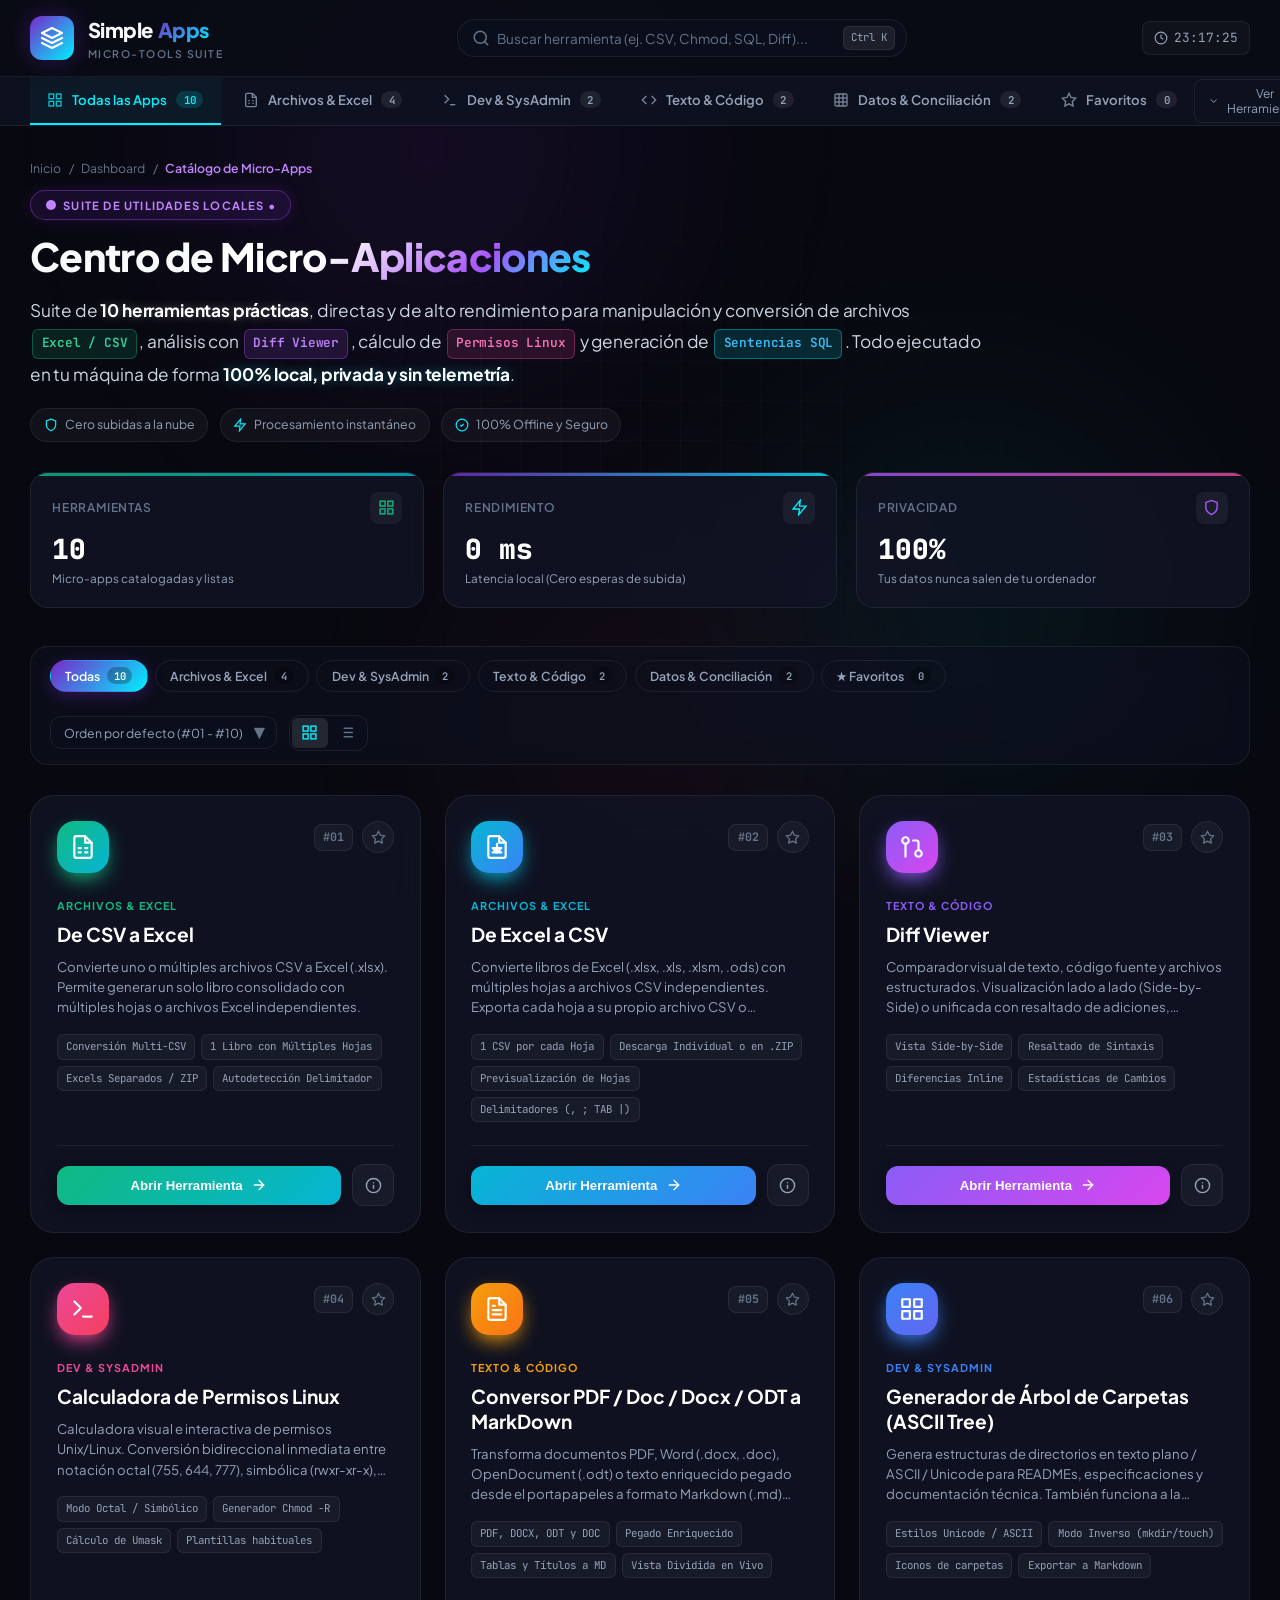
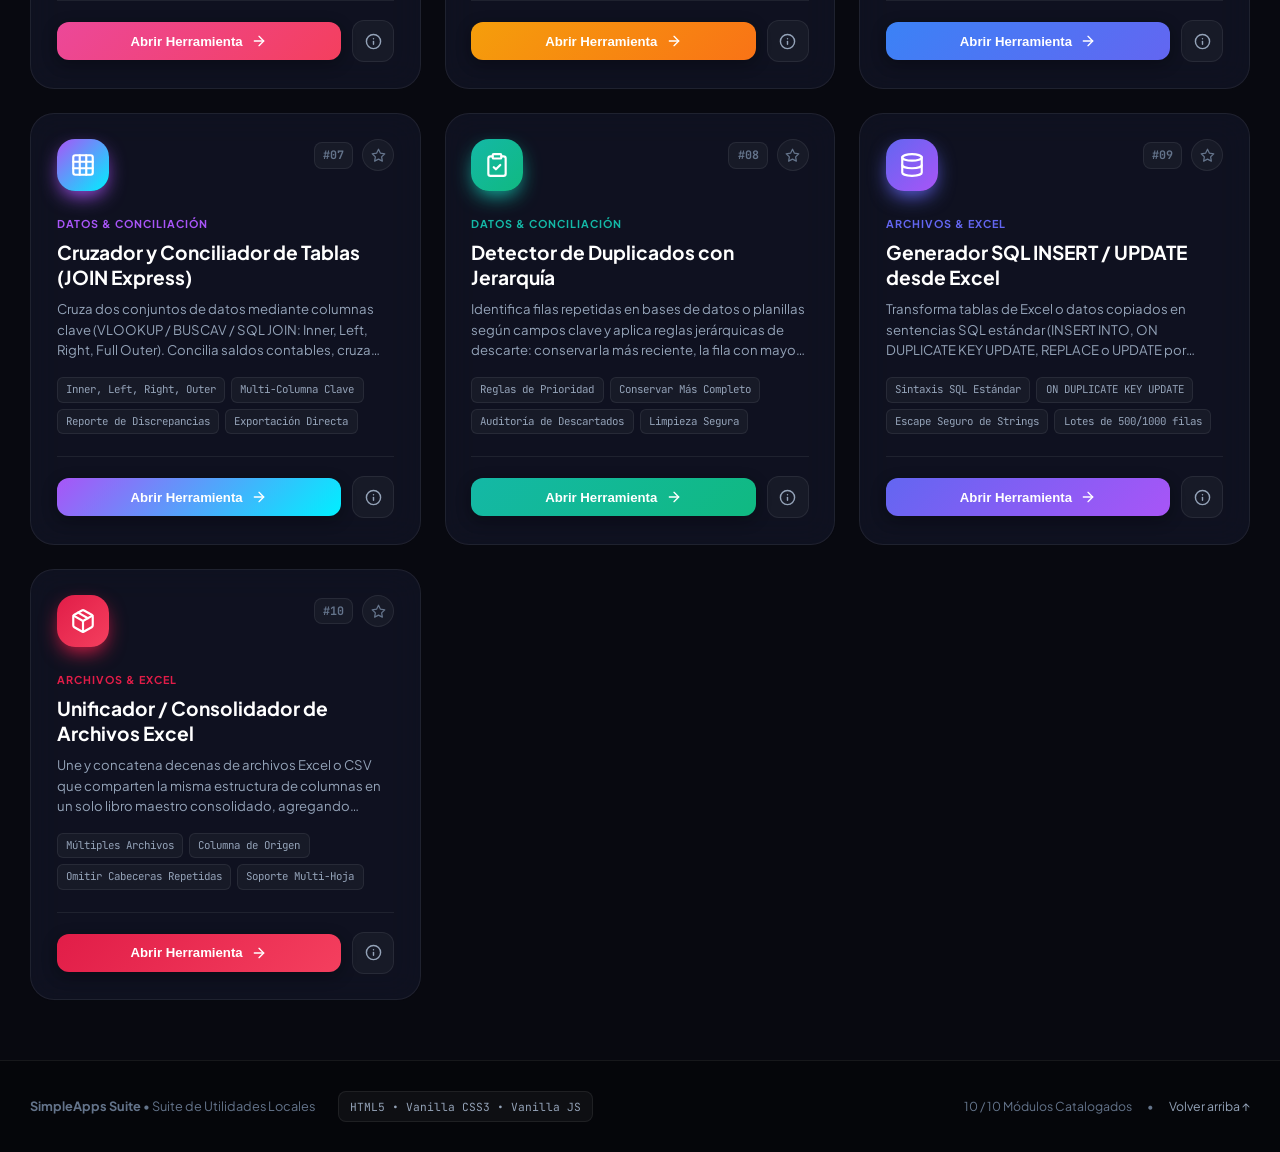
==== commit f141b0d0: "feat: implementar módulos CSV a Excel, Excel a CSV y Doc a Markdown - Módulo #01 (CSV a Excel): conv" ====
--- a/index.html
+++ b/index.html
@@ -12,7 +12,7 @@
     <link href="https://fonts.googleapis.com/css2?family=Plus+Jakarta+Sans:wght@300;400;500;600;700;800&family=JetBrains+Mono:wght@400;500;600&display=swap" rel="stylesheet">
     
     <!-- Estilos Principales -->
-    <link rel="stylesheet" href="assets/css/style.css">
+    <link rel="stylesheet" href="assets/css/style.css?v=2.0">
 </head>
 <body>
 
@@ -67,13 +67,6 @@
 
                 <!-- Acciones del Header -->
                 <div class="header-actions">
-                    <!-- Estado de Servidor Local -->
-                    <div class="server-status-pill" id="serverStatusPill" title="Servidor Local Activo">
-                        <span class="status-dot"></span>
-                        <span class="server-meta-tag">LAMPP Local</span>
-                        <span class="server-php-tag">PHP 8.3 & MySQL Ready</span>
-                    </div>
-
                     <!-- Reloj Local -->
                     <div class="header-clock" id="headerClock" title="Hora del sistema">
                         <span>--:--:--</span>
@@ -160,7 +153,7 @@
                     <div class="hero-title-box">
                         <div class="hero-tag">
                             <svg width="12" height="12" viewBox="0 0 24 24" fill="currentColor"><circle cx="12" cy="12" r="10"/></svg>
-                            Suite de Utilidades Locales • Sin React ni Dependencias Pesadas
+                            Suite de Utilidades Locales •
                         </div>
                         <h1 class="hero-title">
                             Centro de <span class="glow-text">Micro-Aplicaciones</span>
@@ -184,42 +177,13 @@
                             </span>
                             <span class="hero-feature-chip">
                                 <svg viewBox="0 0 24 24" fill="none" stroke="currentColor" stroke-width="2"><circle cx="12" cy="12" r="10"/><path d="m9 12 2 2 4-4"/></svg>
-                                PHP 8.3 & MySQL 8.4 Ready
+                                100% Offline y Seguro
                             </span>
                         </div>
                     </div>
-
-                    <!-- Tarjeta Lateral de Entorno Activo (Estilo Xacton Horizontal) -->
-                    <div class="hero-side-card">
-                        <div class="side-card-top">
-                            <span class="status-indicator-live">
-                                <span class="ping-dot"></span>
-                                Entorno Local Activo
-                            </span>
-                            <span class="side-card-badge">XAMPP / LAMPP</span>
-                        </div>
-                        <div class="side-card-body">
-                            <div class="side-stat-row">
-                                <span class="side-stat-name">Servidor Web</span>
-                                <span class="side-stat-val">Apache 2.4</span>
-                            </div>
-                            <div class="side-stat-row">
-                                <span class="side-stat-name">Motor Backend</span>
-                                <span class="side-stat-val text-cyan">PHP 8.3 Ready</span>
-                            </div>
-                            <div class="side-stat-row">
-                                <span class="side-stat-name">Base de Datos</span>
-                                <span class="side-stat-val text-violet">MySQL 8.4 Ready</span>
-                            </div>
-                            <div class="side-stat-row">
-                                <span class="side-stat-name">Administrador DB</span>
-                                <span class="side-stat-val">PhpMyAdmin</span>
-                            </div>
-                        </div>
-                    </div>
-                </div>
-
-                <!-- 4 Widgets KPI (Estilo Xacton Horizontal con Estética Aithm) -->
+                </div>
+
+                <!-- 3 Widgets KPI (Distribución al 100% del Ancho Total) -->
                 <div class="kpi-grid">
                     <!-- KPI 1 -->
                     <div class="kpi-card" style="--kpi-gradient: linear-gradient(135deg, #10B981, #06B6D4); --kpi-color: #10B981;">
@@ -257,17 +221,6 @@
                         <div class="kpi-subtitle">Tus datos nunca salen de tu ordenador</div>
                     </div>
 
-                    <!-- KPI 4 -->
-                    <div class="kpi-card" style="--kpi-gradient: linear-gradient(135deg, #3B82F6, #6366F1); --kpi-color: #3B82F6;">
-                        <div class="kpi-top">
-                            <span class="kpi-label">Tecnología</span>
-                            <div class="kpi-icon">
-                                <svg viewBox="0 0 24 24" fill="none" stroke="currentColor" stroke-width="2"><ellipse cx="12" cy="5" rx="9" ry="3"/><path d="M3 5v14c0 1.66 4 3 9 3s9-1.34 9-3V5"/><path d="M3 12c0 1.66 4 3 9 3s9-1.34 9-3"/></svg>
-                            </div>
-                        </div>
-                        <div class="kpi-value">PHP 8.3</div>
-                        <div class="kpi-subtitle">Vanilla JS • MySQL 8.4 Ready</div>
-                    </div>
                 </div>
             </section>
 
@@ -351,8 +304,8 @@
         <footer class="site-footer">
             <div class="footer-inner">
                 <div class="footer-left">
-                    <span><strong>SimpleApps Suite</strong> • Entorno Local XAMPP/LAMPP</span>
-                    <span class="footer-badge-tech">HTML5 • Vanilla CSS3 • Vanilla JS • PHP 8.3 Ready • MySQL 8.4</span>
+                    <span><strong>SimpleApps Suite</strong> • Suite de Utilidades Locales</span>
+                    <span class="footer-badge-tech">HTML5 • Vanilla CSS3 • Vanilla JS</span>
                 </div>
                 <div class="footer-right">
                     <span>10 / 10 Módulos Catalogados</span>
@@ -411,7 +364,7 @@
                         </div>
                         <div class="spec-item-content">
                             <strong>Modo de Procesamiento:</strong>
-                            <span id="modalSpecsExecution">Local cliente / PHP 8.3</span>
+                            <span id="modalSpecsExecution">Local en navegador (Cliente)</span>
                         </div>
                     </div>
                 </div>
--- a/assets/css/style.css
+++ b/assets/css/style.css
@@ -581,7 +581,7 @@
 
 .hero-title-box {
     flex: 1;
-    max-width: 900px;
+    max-width: 960px;
     width: 100%;
 }
 
@@ -813,10 +813,11 @@
     font-family: var(--font-mono);
 }
 
-/* 4 Widgets KPI (Estilo Xacton + Glow Aithm) */
+/* 3 Widgets KPI (Distribución al 100% del Ancho Total) */
 .kpi-grid {
     display: grid;
-    grid-template-columns: repeat(4, 1fr);
+    grid-template-columns: repeat(3, minmax(0, 1fr));
+    width: 100%;
     gap: 1.25rem;
     margin-top: 2rem;
 }
@@ -1678,7 +1679,7 @@
 /* ==========================================================================
    Responsive Breakpoints
    ========================================================================== */
-@media (max-width: 1200px) {
+@media (max-width: 900px) {
     .kpi-grid {
         grid-template-columns: repeat(2, 1fr);
     }
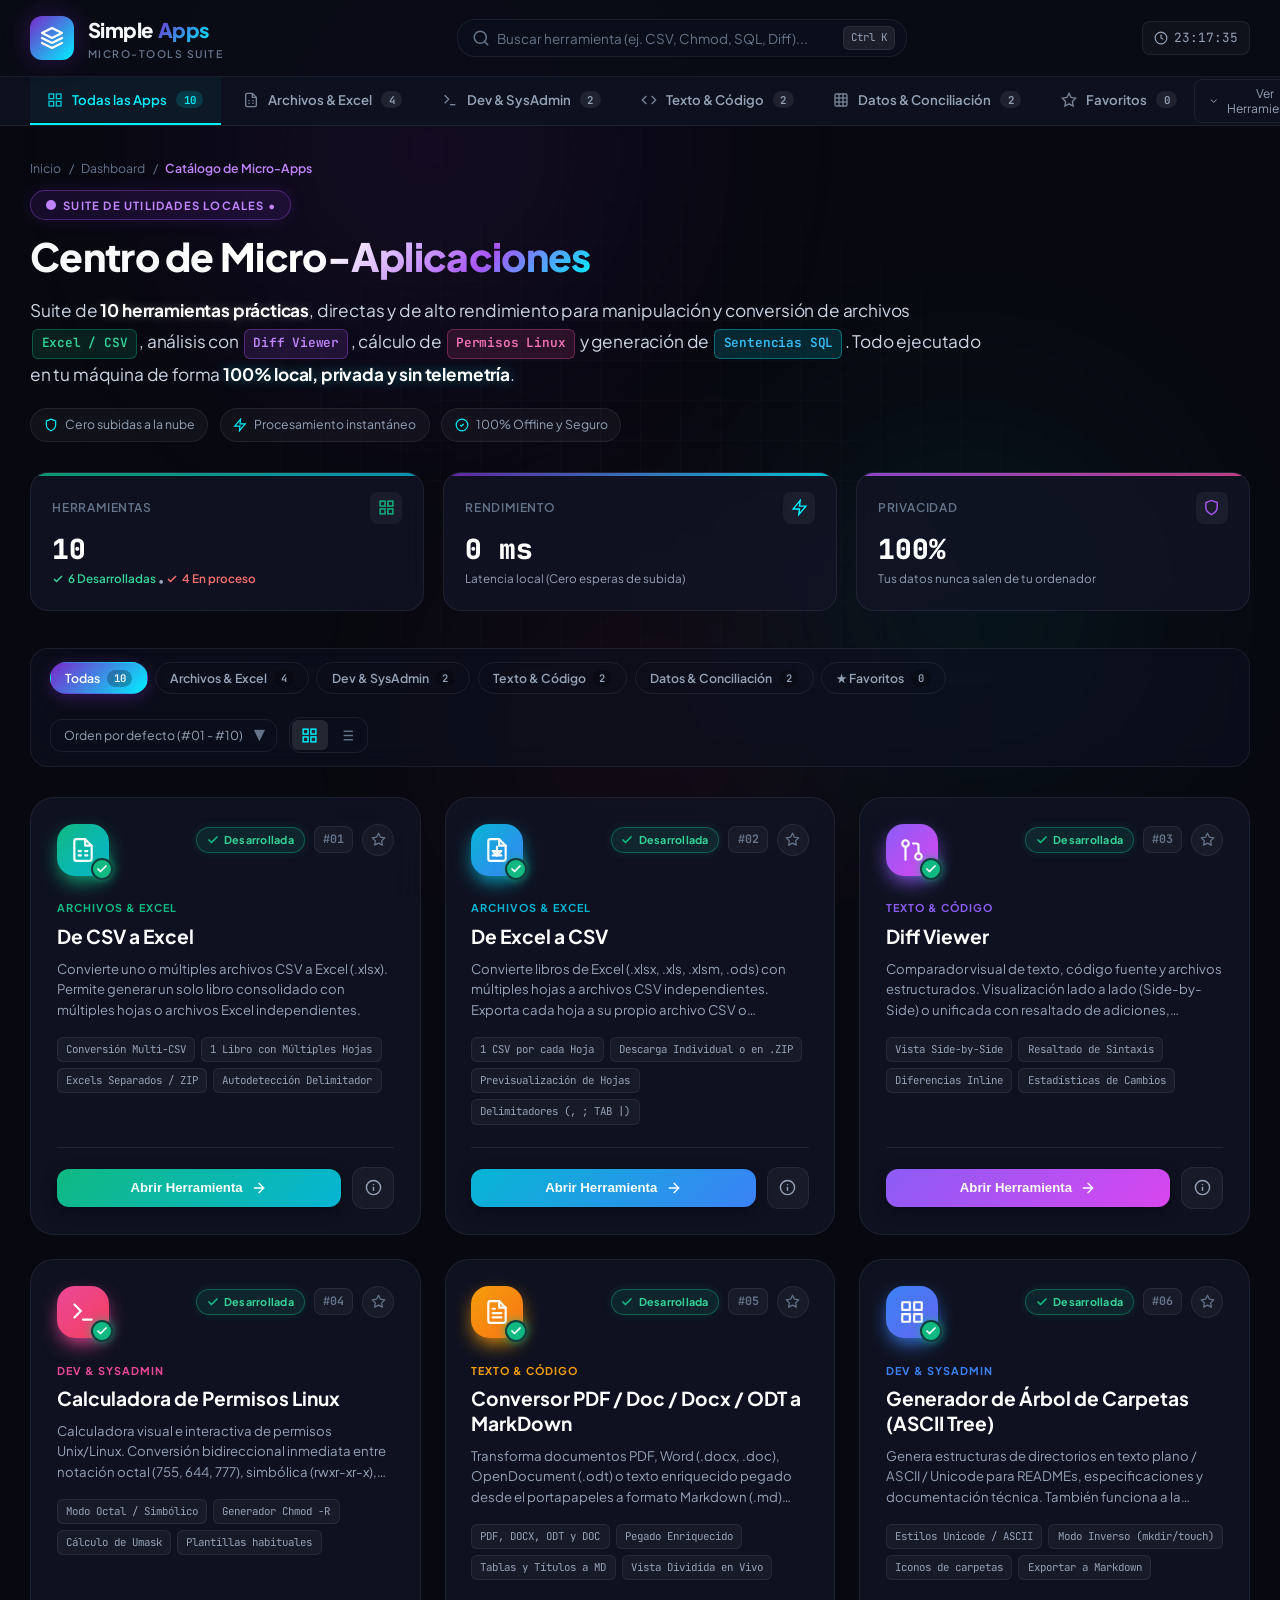
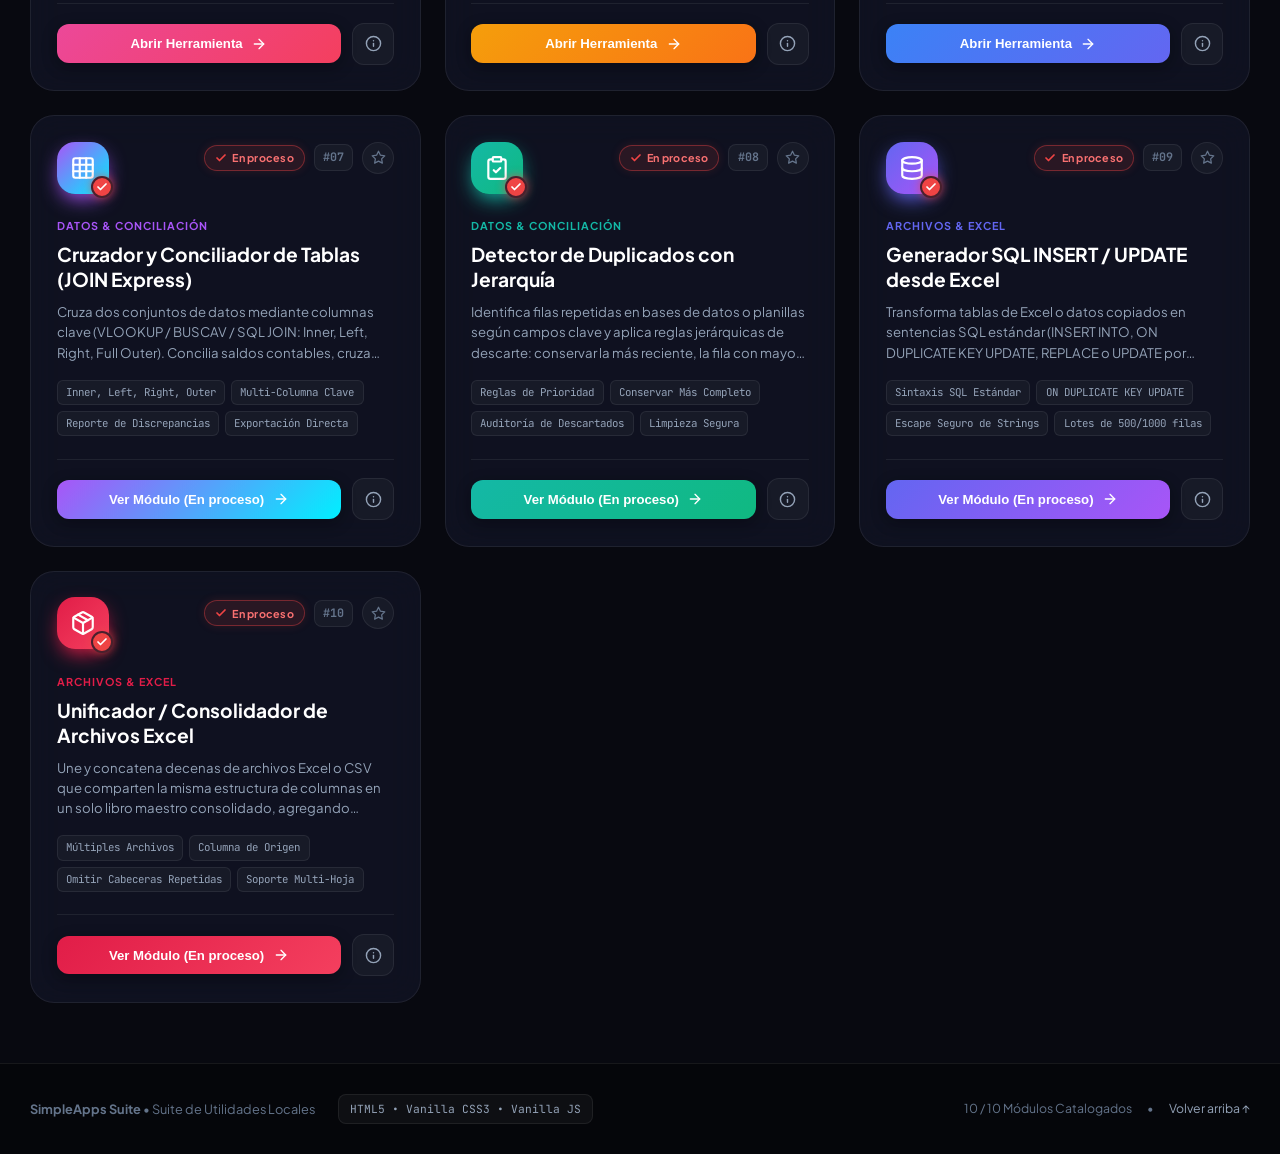
==== commit 07f9b411: "feat: Implementación de Módulos #04 y #06, documentación técnica y mejoras de UI - Módulo #04 (Linux" ====
--- a/index.html
+++ b/index.html
@@ -3,6 +3,7 @@
 <head>
     <meta charset="UTF-8">
     <meta name="viewport" content="width=device-width, initial-scale=1.0">
+    <meta name="color-scheme" content="dark">
     <title>SimpleApps • Suite de Herramientas y Micro-Apps</title>
     <meta name="description" content="Plataforma y catálogo de micro-herramientas locales de alto rendimiento: Excel, CSV, Diff Viewer, Permisos Linux, Markdown y SQL.">
     
@@ -194,7 +195,17 @@
                             </div>
                         </div>
                         <div class="kpi-value" id="totalKpiCount">10</div>
-                        <div class="kpi-subtitle">Micro-apps catalogadas y listas</div>
+                        <div class="kpi-subtitle">
+                            <span class="kpi-status-tag-green">
+                                <svg viewBox="0 0 24 24" fill="none" stroke="currentColor" stroke-width="3" style="width:12px;height:12px;"><polyline points="20 6 9 17 4 12"/></svg>
+                                6 Desarrolladas
+                            </span>
+                            <span>•</span>
+                            <span class="kpi-status-tag-red">
+                                <svg viewBox="0 0 24 24" fill="none" stroke="currentColor" stroke-width="3" style="width:12px;height:12px;"><polyline points="20 6 9 17 4 12"/></svg>
+                                4 En proceso
+                            </span>
+                        </div>
                     </div>
 
                     <!-- KPI 2 -->
--- a/assets/css/style.css
+++ b/assets/css/style.css
@@ -989,6 +989,75 @@
     color: var(--text-primary);
 }
 
+/* ==========================================================================
+   Estilos Globales para Select, Option y Dropdowns (Previene fondo blanco con letra blanca)
+   ========================================================================== */
+:root,
+html {
+    color-scheme: dark;
+}
+
+select {
+    color-scheme: dark;
+    background-color: #0F172A;
+    color: #F8FAFC;
+}
+
+select option,
+select optgroup {
+    background-color: #0F172A !important;
+    color: #F8FAFC !important;
+    padding: 0.5rem 0.75rem;
+}
+
+select option:hover,
+select option:focus,
+select option:checked {
+    background-color: #1E293B !important;
+    color: #38BDF8 !important;
+}
+
+/* Soporte moderno para Chromium / WebKit Top-Layer Pickers (appearance: base-select) */
+@supports (appearance: base-select) {
+    select,
+    select::picker(select) {
+        appearance: base-select;
+    }
+
+    ::picker(select) {
+        appearance: base-select;
+        background-color: #0F172A !important;
+        border: 1px solid rgba(255, 255, 255, 0.18) !important;
+        border-radius: 8px !important;
+        box-shadow: 0 12px 36px rgba(0, 0, 0, 0.75), 0 0 20px rgba(59, 130, 246, 0.15) !important;
+        padding: 5px !important;
+        color: #F8FAFC !important;
+        margin-top: 4px;
+        backdrop-filter: blur(16px);
+    }
+
+    ::picker(select) option {
+        background-color: transparent !important;
+        color: #F8FAFC !important;
+        padding: 8px 12px !important;
+        border-radius: 6px !important;
+        font-size: 0.82rem !important;
+        cursor: pointer;
+        transition: background-color 0.15s ease, color 0.15s ease;
+    }
+
+    ::picker(select) option:hover,
+    ::picker(select) option:focus,
+    ::picker(select) option:checked {
+        background-color: #1E293B !important;
+        color: #38BDF8 !important;
+    }
+
+    .sort-select-arrow {
+        display: none !important;
+    }
+}
+
 .sort-select-arrow {
     position: absolute;
     right: 0.75rem;
@@ -1143,6 +1212,134 @@
 .card-icon-box svg {
     width: 26px;
     height: 26px;
+}
+
+/* Insignia con Tilde flotante en la esquina del Icono */
+.card-icon-wrapper {
+    position: relative;
+    display: inline-flex;
+}
+
+.card-tilde-badge {
+    position: absolute;
+    bottom: -4px;
+    right: -4px;
+    width: 22px;
+    height: 22px;
+    border-radius: 50%;
+    display: flex;
+    align-items: center;
+    justify-content: center;
+    border: 2px solid var(--bg-card);
+    transition: transform var(--transition-fast), box-shadow var(--transition-fast);
+    z-index: 3;
+}
+
+.app-card:hover .card-tilde-badge {
+    transform: scale(1.15);
+}
+
+.card-tilde-badge svg {
+    width: 12px;
+    height: 12px;
+    stroke: #ffffff;
+    stroke-width: 3.5;
+}
+
+/* Tilde Verde: Desarrollada */
+.card-tilde-badge.tilde-badge-verde {
+    background: #10B981;
+    box-shadow: 0 0 10px rgba(16, 185, 129, 0.7);
+}
+
+/* Tilde Rojo: En Proceso */
+.card-tilde-badge.tilde-badge-rojo {
+    background: #EF4444;
+    box-shadow: 0 0 10px rgba(239, 68, 68, 0.7);
+}
+
+/* Pastilla de Estado con Tilde (Header de la Tarjeta) */
+.card-status-pill {
+    display: inline-flex;
+    align-items: center;
+    gap: 0.35rem;
+    padding: 0.22rem 0.65rem;
+    border-radius: 9999px;
+    font-size: 0.72rem;
+    font-weight: 700;
+    letter-spacing: 0.25px;
+    font-family: var(--font-sans);
+    transition: var(--transition-fast);
+    white-space: nowrap;
+    user-select: none;
+}
+
+.card-status-pill .status-tilde-icon {
+    width: 12px;
+    height: 12px;
+    display: inline-flex;
+    align-items: center;
+    justify-content: center;
+    flex-shrink: 0;
+}
+
+.card-status-pill .status-tilde-icon svg {
+    width: 100%;
+    height: 100%;
+    stroke-width: 3.5;
+}
+
+/* Tilde Verde Status Pill */
+.card-status-pill.status-pill-verde {
+    background: rgba(16, 185, 129, 0.12);
+    border: 1px solid rgba(16, 185, 129, 0.4);
+    color: #34D399;
+    box-shadow: 0 0 10px rgba(16, 185, 129, 0.15);
+}
+
+.card-status-pill.status-pill-verde .status-tilde-icon svg {
+    stroke: #10B981;
+}
+
+.app-card:hover .card-status-pill.status-pill-verde {
+    background: rgba(16, 185, 129, 0.2);
+    border-color: rgba(16, 185, 129, 0.65);
+    box-shadow: 0 0 14px rgba(16, 185, 129, 0.3);
+}
+
+/* Tilde Rojo Status Pill */
+.card-status-pill.status-pill-rojo {
+    background: rgba(239, 68, 68, 0.12);
+    border: 1px solid rgba(239, 68, 68, 0.4);
+    color: #F87171;
+    box-shadow: 0 0 10px rgba(239, 68, 68, 0.15);
+}
+
+.card-status-pill.status-pill-rojo .status-tilde-icon svg {
+    stroke: #EF4444;
+}
+
+.app-card:hover .card-status-pill.status-pill-rojo {
+    background: rgba(239, 68, 68, 0.2);
+    border-color: rgba(239, 68, 68, 0.65);
+    box-shadow: 0 0 14px rgba(239, 68, 68, 0.3);
+}
+
+/* Tags de estado en KPI del Hero */
+.kpi-status-tag-green {
+    color: #34D399;
+    font-weight: 600;
+    display: inline-flex;
+    align-items: center;
+    gap: 0.25rem;
+}
+
+.kpi-status-tag-red {
+    color: #F87171;
+    font-weight: 600;
+    display: inline-flex;
+    align-items: center;
+    gap: 0.25rem;
 }
 
 .card-meta-top {
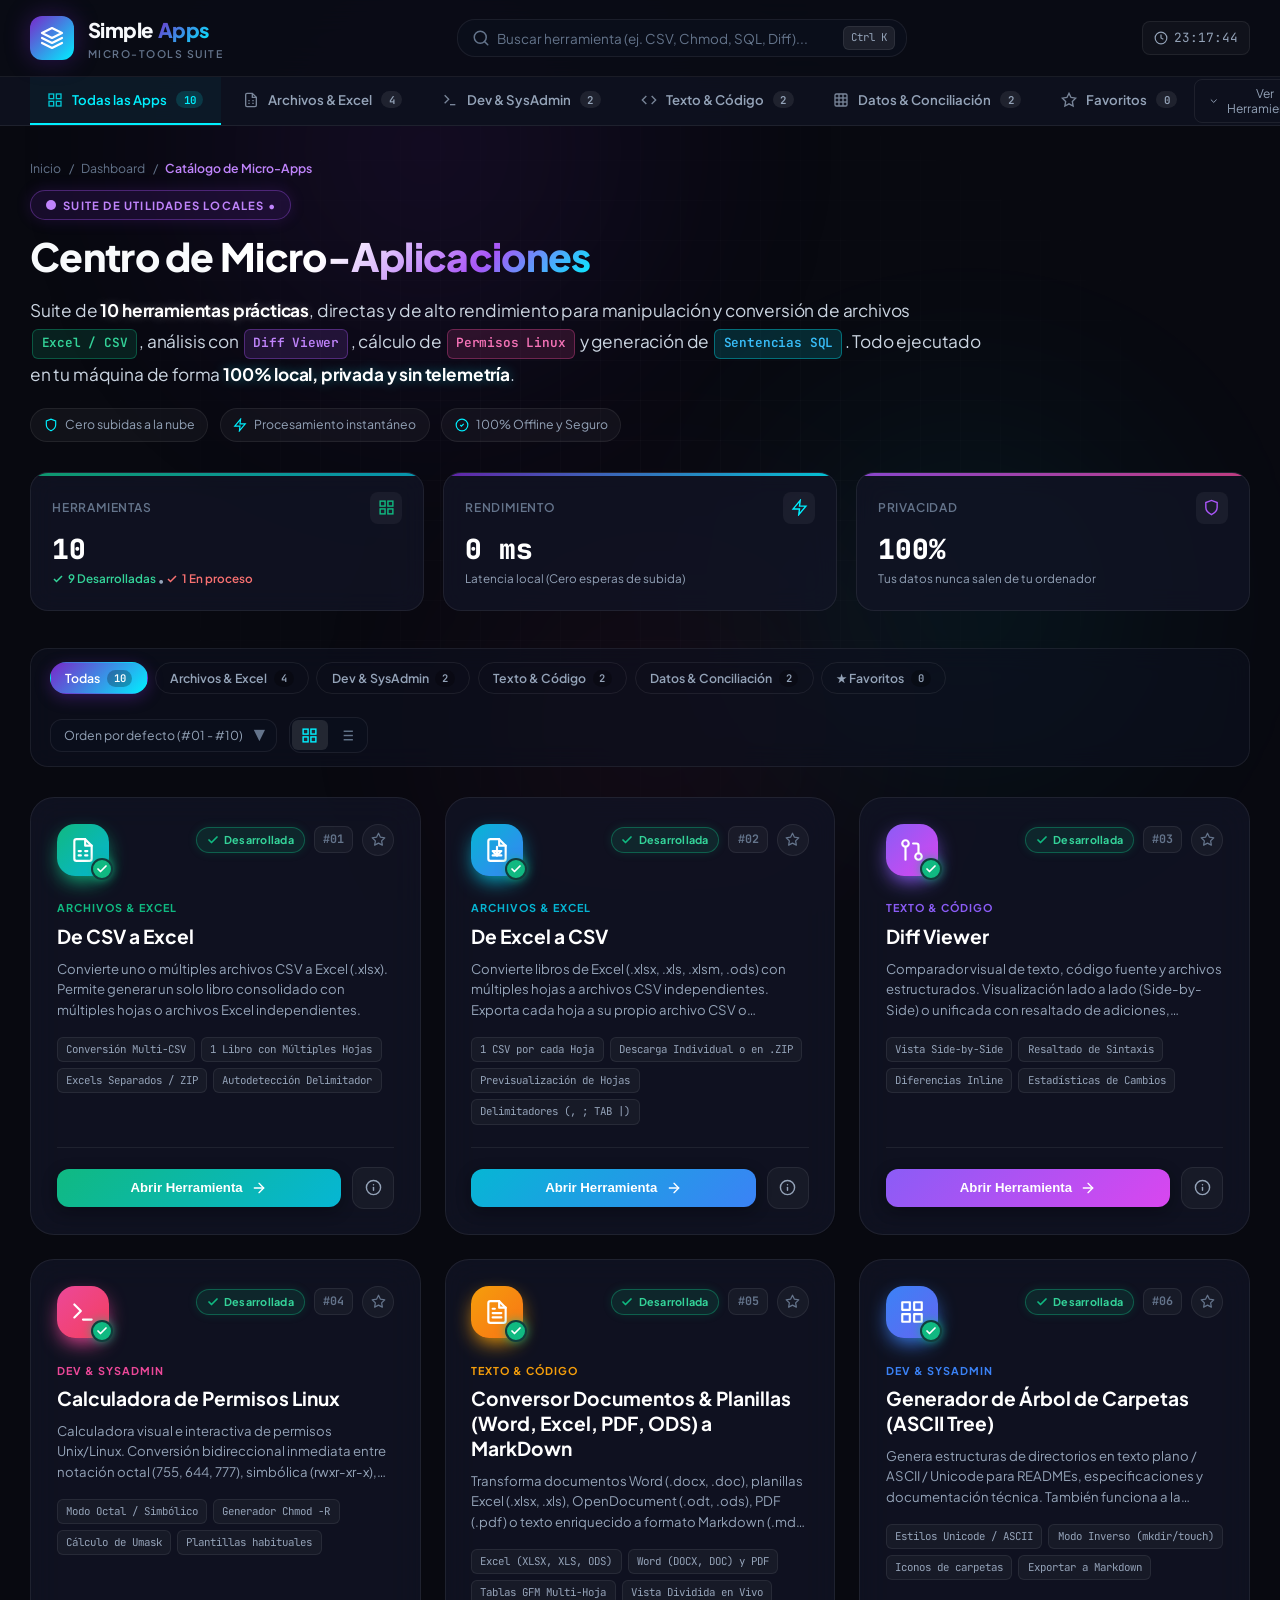
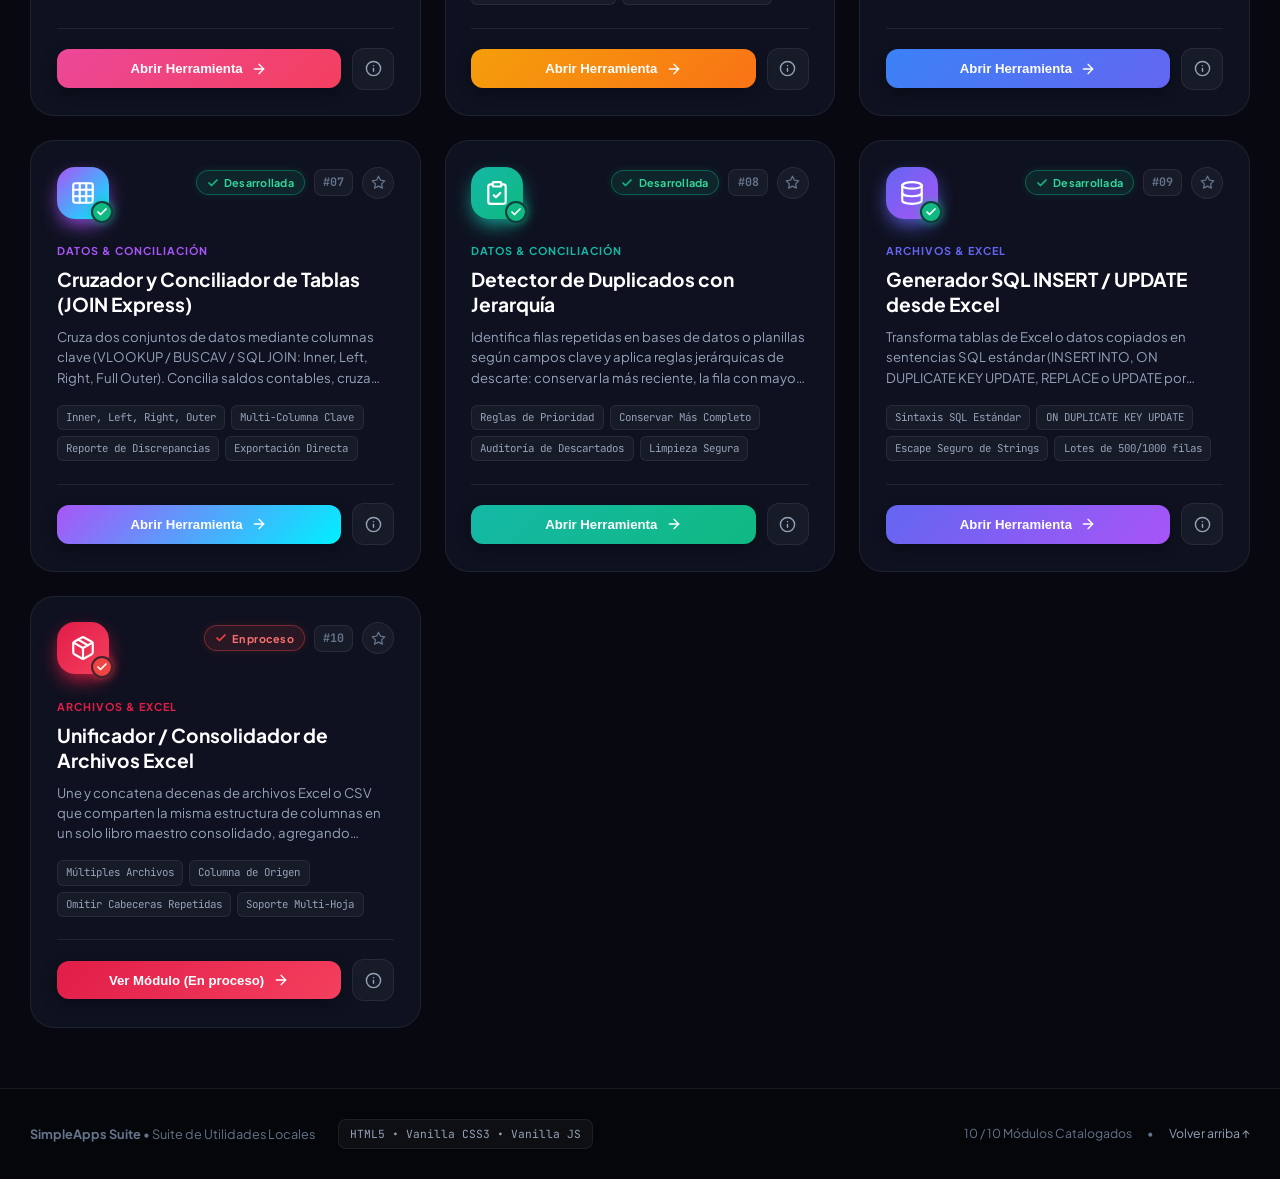
==== commit 38e2a764: "feat: implementar Módulos #07, #08 y #09, soporte Excel en Doc to MD, favicon y centros de ayuda int" ====
--- a/index.html
+++ b/index.html
@@ -7,6 +7,11 @@
     <title>SimpleApps • Suite de Herramientas y Micro-Apps</title>
     <meta name="description" content="Plataforma y catálogo de micro-herramientas locales de alto rendimiento: Excel, CSV, Diff Viewer, Permisos Linux, Markdown y SQL.">
     
+    <!-- Favicon -->
+    <link rel="icon" type="image/svg+xml" href="assets/images/favicon.svg">
+    <link rel="icon" type="image/png" sizes="32x32" href="assets/images/favicon.png">
+    <link rel="shortcut icon" href="favicon.ico">
+
     <!-- Google Fonts -->
     <link rel="preconnect" href="https://fonts.googleapis.com">
     <link rel="preconnect" href="https://fonts.gstatic.com" crossorigin>
@@ -198,12 +203,12 @@
                         <div class="kpi-subtitle">
                             <span class="kpi-status-tag-green">
                                 <svg viewBox="0 0 24 24" fill="none" stroke="currentColor" stroke-width="3" style="width:12px;height:12px;"><polyline points="20 6 9 17 4 12"/></svg>
-                                6 Desarrolladas
+                                9 Desarrolladas
                             </span>
                             <span>•</span>
                             <span class="kpi-status-tag-red">
                                 <svg viewBox="0 0 24 24" fill="none" stroke="currentColor" stroke-width="3" style="width:12px;height:12px;"><polyline points="20 6 9 17 4 12"/></svg>
-                                4 En proceso
+                                1 En proceso
                             </span>
                         </div>
                     </div>
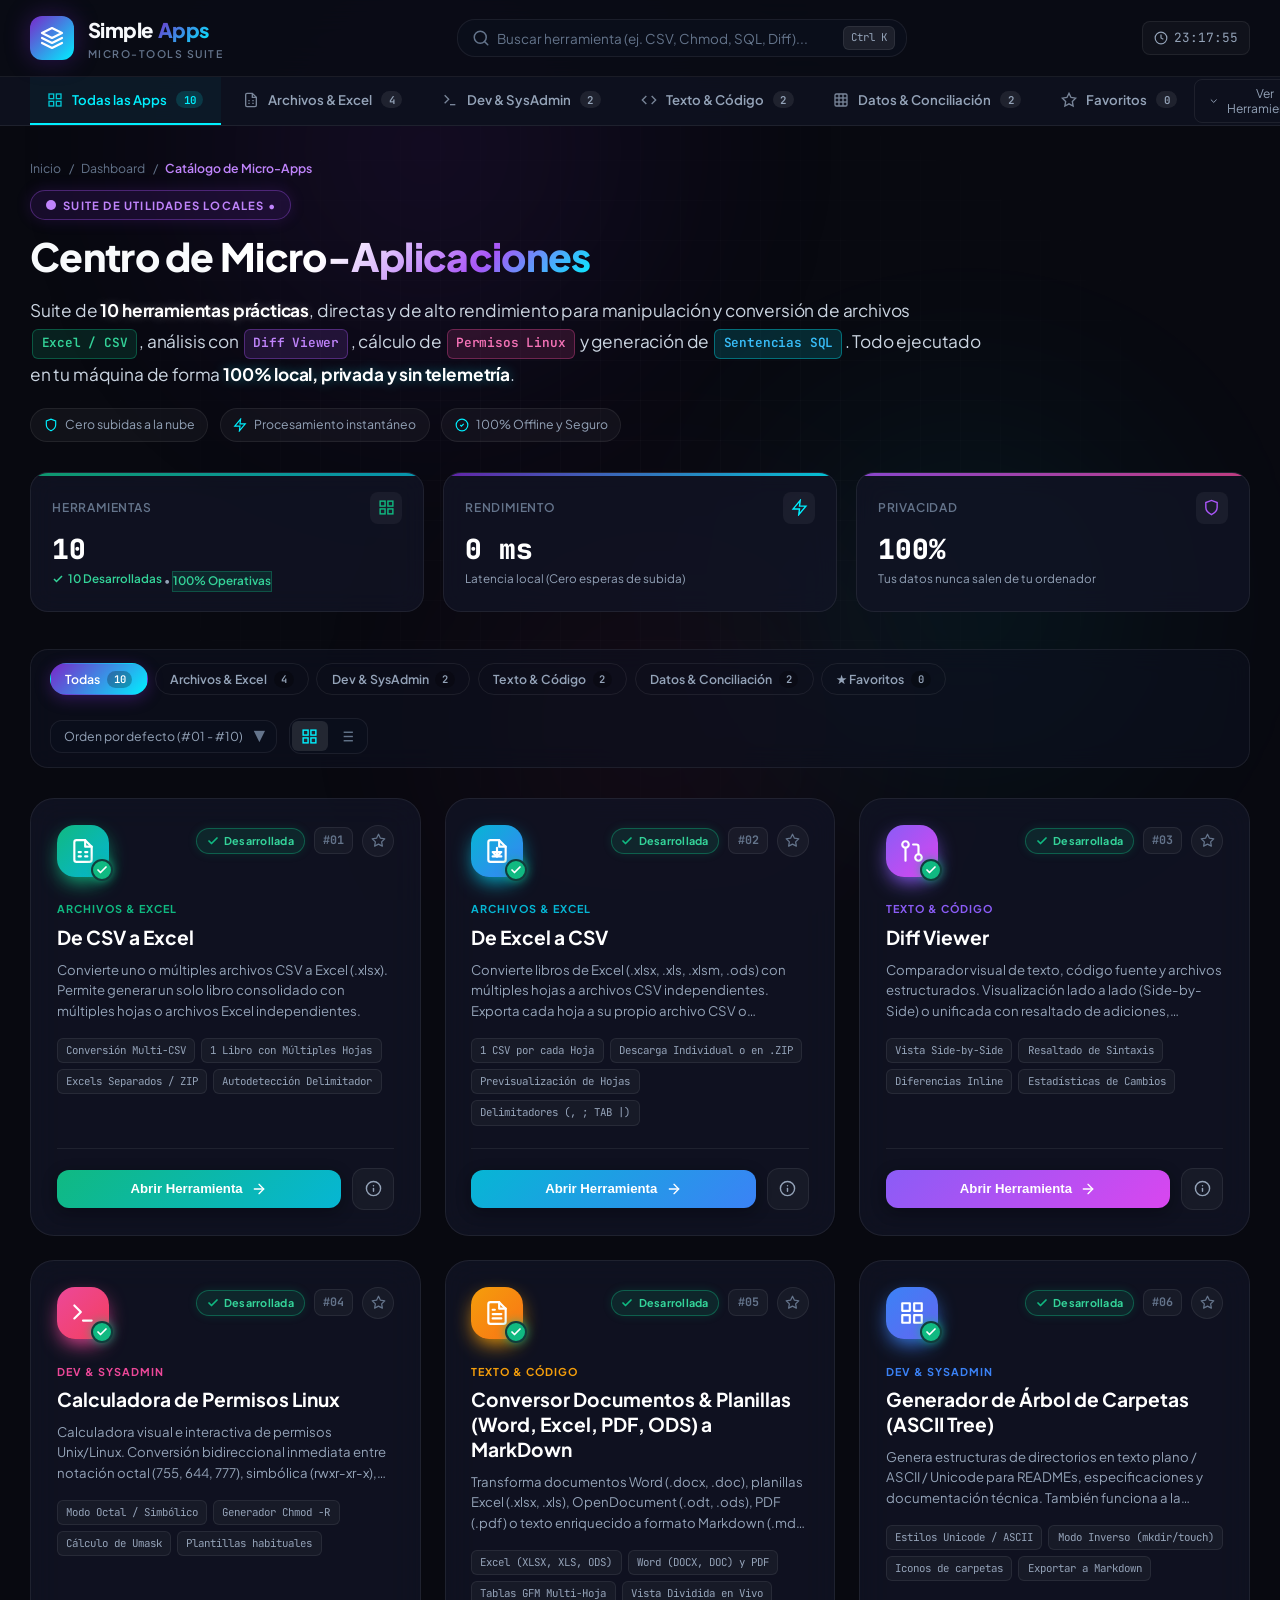
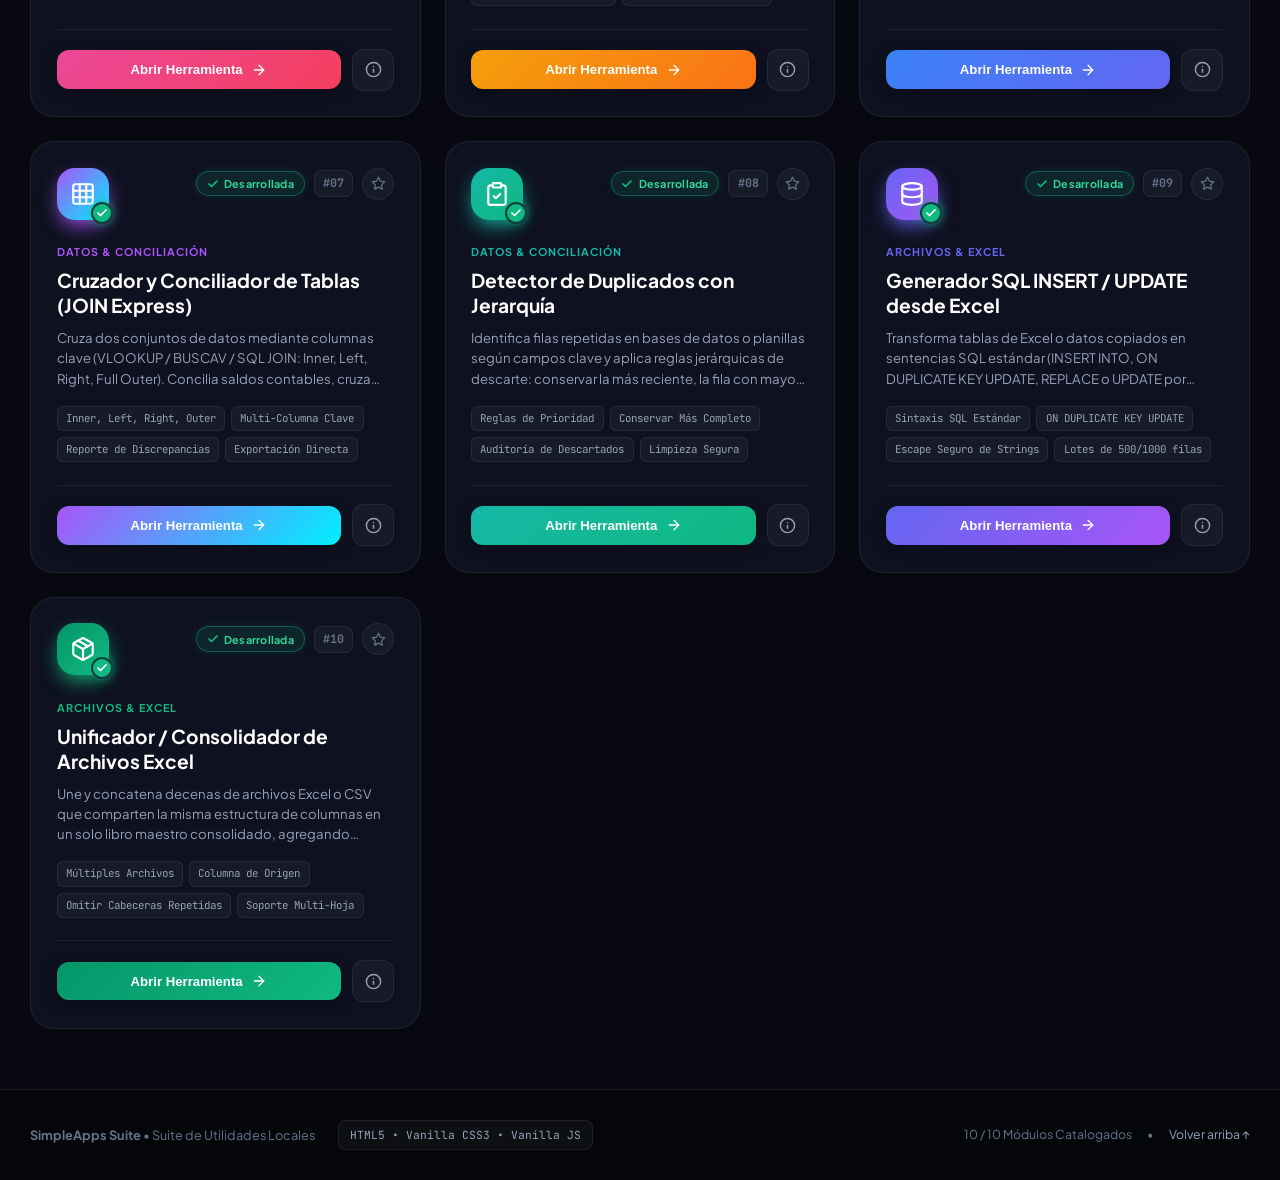
==== commit e1963861: "feat: implementar Módulo #10 Consolidador de Archivos Excel y actualizar catálogo a 10 Desarrolladas" ====
--- a/index.html
+++ b/index.html
@@ -203,12 +203,11 @@
                         <div class="kpi-subtitle">
                             <span class="kpi-status-tag-green">
                                 <svg viewBox="0 0 24 24" fill="none" stroke="currentColor" stroke-width="3" style="width:12px;height:12px;"><polyline points="20 6 9 17 4 12"/></svg>
-                                9 Desarrolladas
+                                10 Desarrolladas
                             </span>
                             <span>•</span>
-                            <span class="kpi-status-tag-red">
-                                <svg viewBox="0 0 24 24" fill="none" stroke="currentColor" stroke-width="3" style="width:12px;height:12px;"><polyline points="20 6 9 17 4 12"/></svg>
-                                1 En proceso
+                            <span class="kpi-status-tag-green" style="background: rgba(16, 185, 129, 0.12); color: #34D399; border: 1px solid rgba(16, 185, 129, 0.3);">
+                                100% Operativas
                             </span>
                         </div>
                     </div>
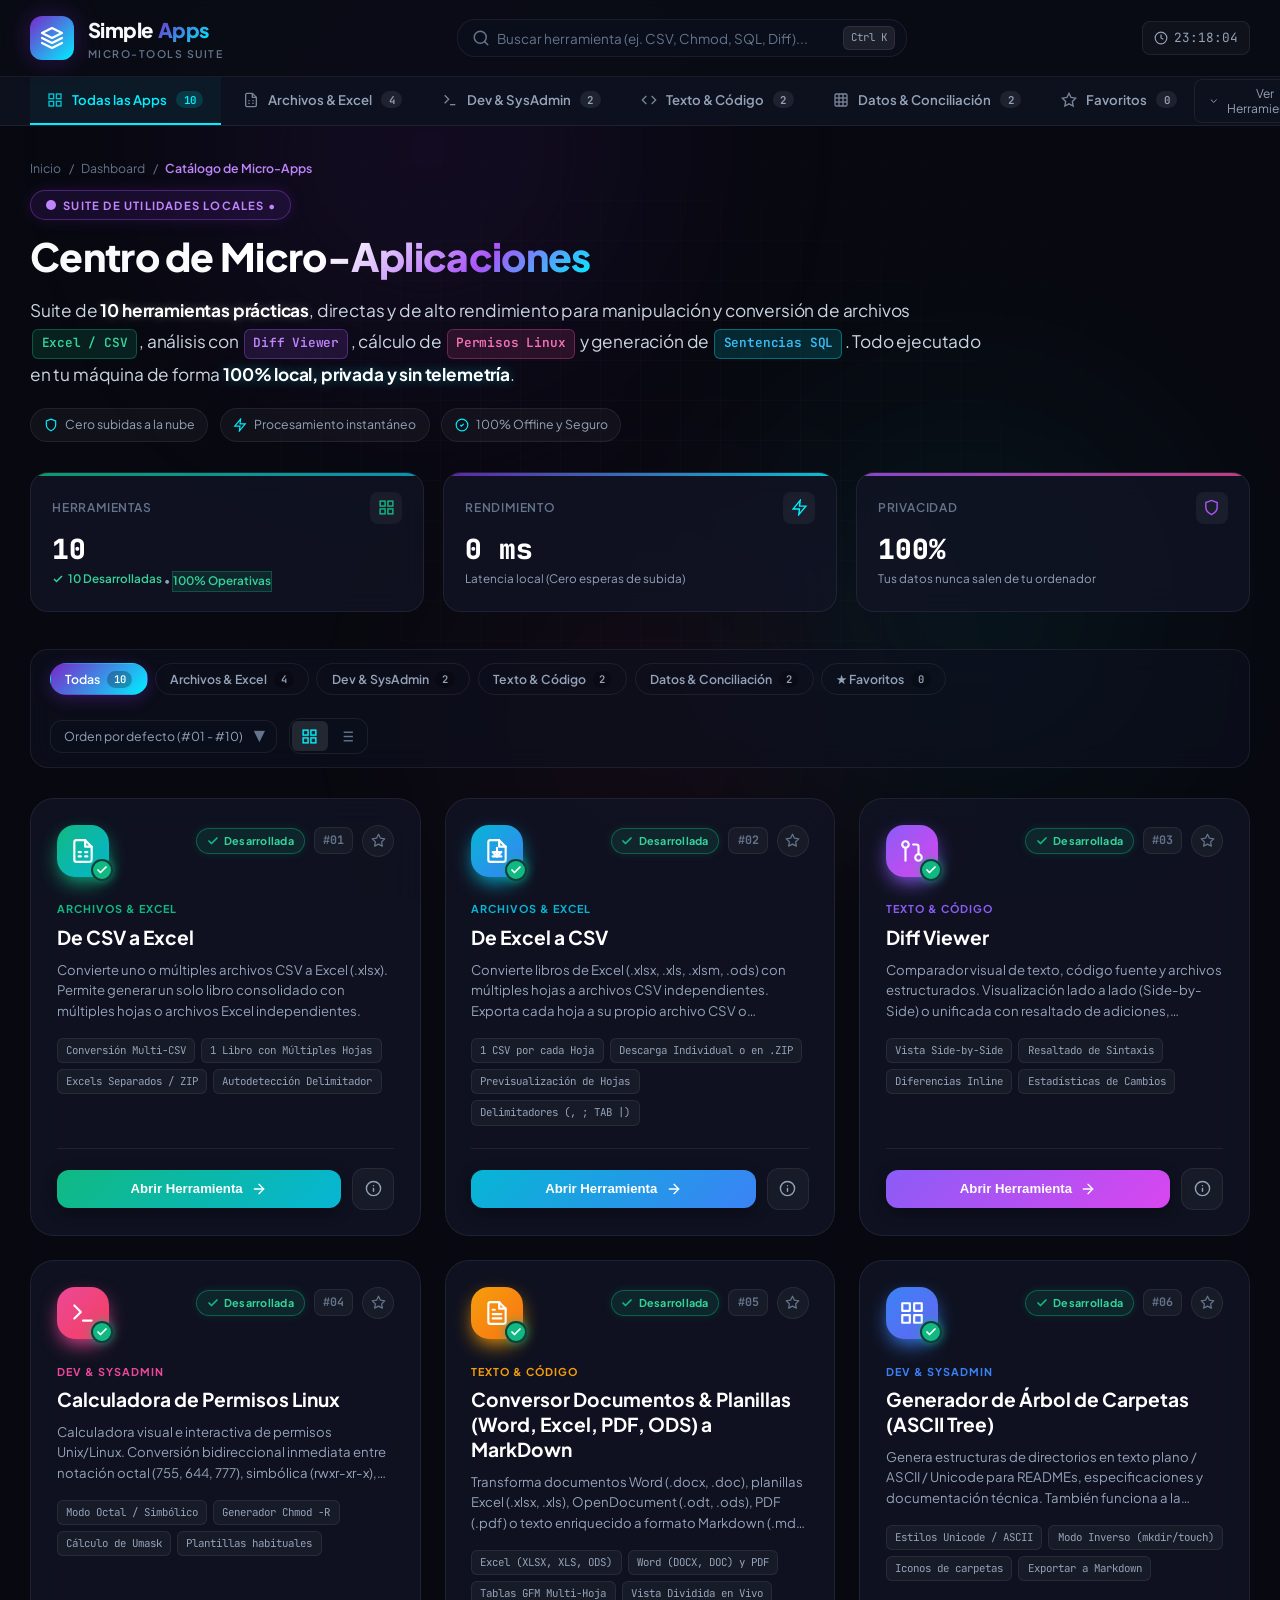
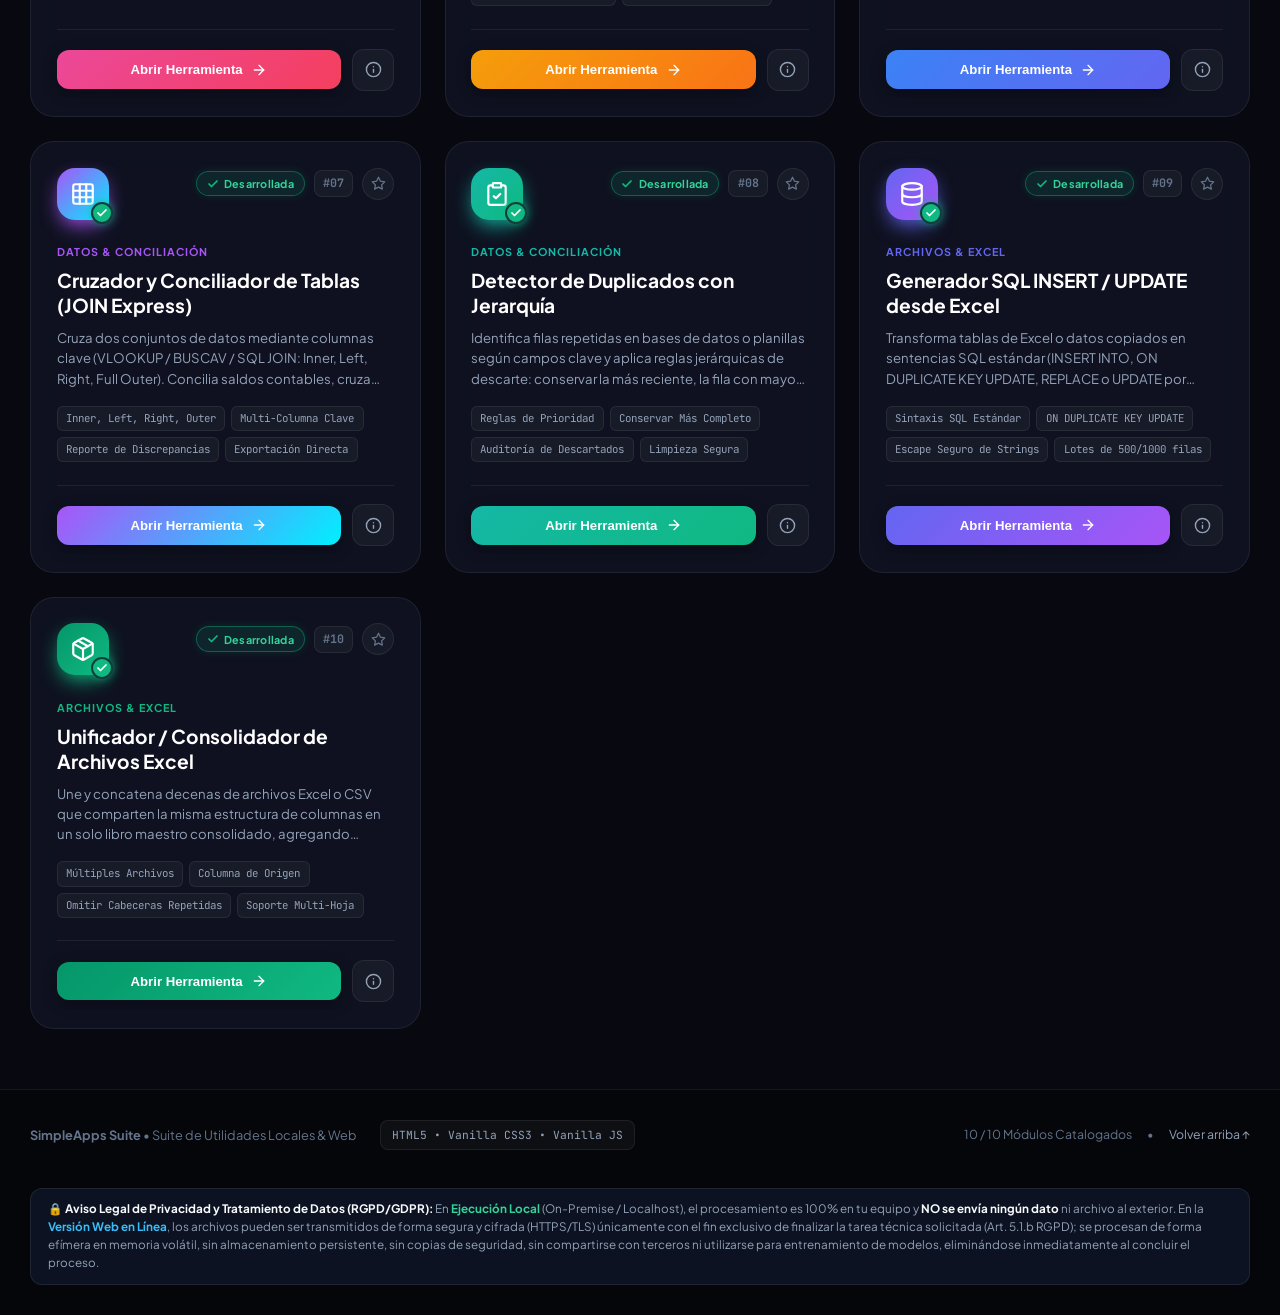
==== commit 1c8d5884: "feat: agregar modales de ayuda interactivos e incorporar clausula legal de privacidad RGPD (Local vs" ====
--- a/index.html
+++ b/index.html
@@ -319,13 +319,16 @@
         <footer class="site-footer">
             <div class="footer-inner">
                 <div class="footer-left">
-                    <span><strong>SimpleApps Suite</strong> • Suite de Utilidades Locales</span>
+                    <span><strong>SimpleApps Suite</strong> • Suite de Utilidades Locales & Web</span>
                     <span class="footer-badge-tech">HTML5 • Vanilla CSS3 • Vanilla JS</span>
                 </div>
                 <div class="footer-right">
                     <span>10 / 10 Módulos Catalogados</span>
                     <span>•</span>
                     <a href="#" class="footer-link" onclick="window.scrollTo({top: 0, behavior: 'smooth'}); return false;">Volver arriba ↑</a>
+                </div>
+                <div class="site-footer-privacy-note">
+                    🔒 <strong>Aviso Legal de Privacidad y Tratamiento de Datos (RGPD/GDPR):</strong> En <span class="privacy-tag-local">Ejecución Local</span> (On-Premise / Localhost), el procesamiento es 100% en tu equipo y <strong>NO se envía ningún dato</strong> ni archivo al exterior. En la <span class="privacy-tag-web">Versión Web en Línea</span>, los archivos pueden ser transmitidos de forma segura y cifrada (HTTPS/TLS) únicamente con el fin exclusivo de finalizar la tarea técnica solicitada (Art. 5.1.b RGPD); se procesan de forma efímera en memoria volátil, sin almacenamiento persistente, sin copias de seguridad, sin compartirse con terceros ni utilizarse para entrenamiento de modelos, eliminándose inmediatamente al concluir el proceso.
                 </div>
             </div>
         </footer>
--- a/assets/css/style.css
+++ b/assets/css/style.css
@@ -1932,3 +1932,35 @@
         align-items: flex-start;
     }
 }
+
+/* =============================================================================
+   AVISO GLOBAL DE PRIVACIDAD & CUMPLIMIENTO LEGAL RGPD
+   ============================================================================= */
+.site-footer-privacy-note {
+    width: 100%;
+    margin-top: 1rem;
+    padding: 0.75rem 1.15rem;
+    background: rgba(15, 23, 42, 0.75);
+    border: 1px solid rgba(255, 255, 255, 0.08);
+    border-radius: var(--radius-md, 8px);
+    font-size: 0.78rem;
+    color: var(--text-secondary, #94A3B8);
+    line-height: 1.55;
+    text-align: left;
+    backdrop-filter: blur(8px);
+    box-sizing: border-box;
+}
+
+.site-footer-privacy-note strong {
+    color: #F8FAFC;
+}
+
+.site-footer-privacy-note .privacy-tag-local {
+    color: #34D399;
+    font-weight: 700;
+}
+
+.site-footer-privacy-note .privacy-tag-web {
+    color: #38BDF8;
+    font-weight: 700;
+}
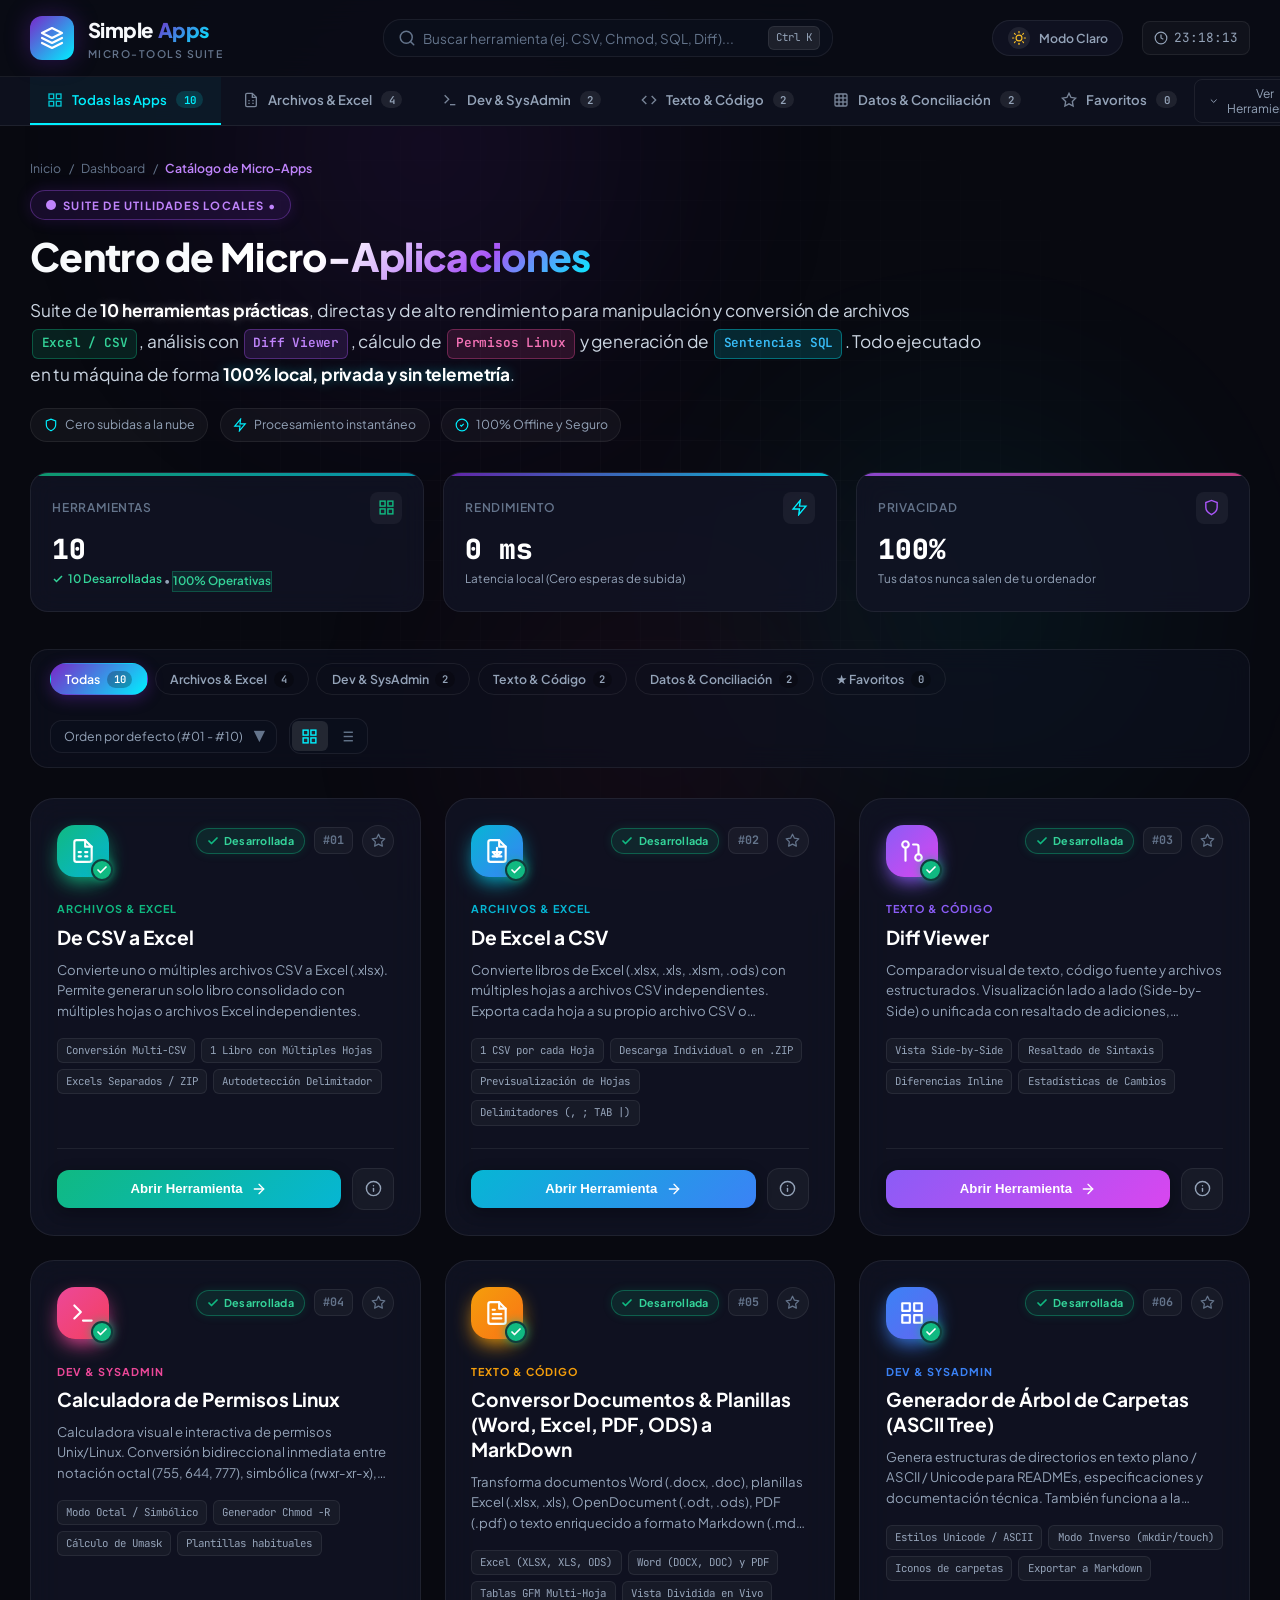
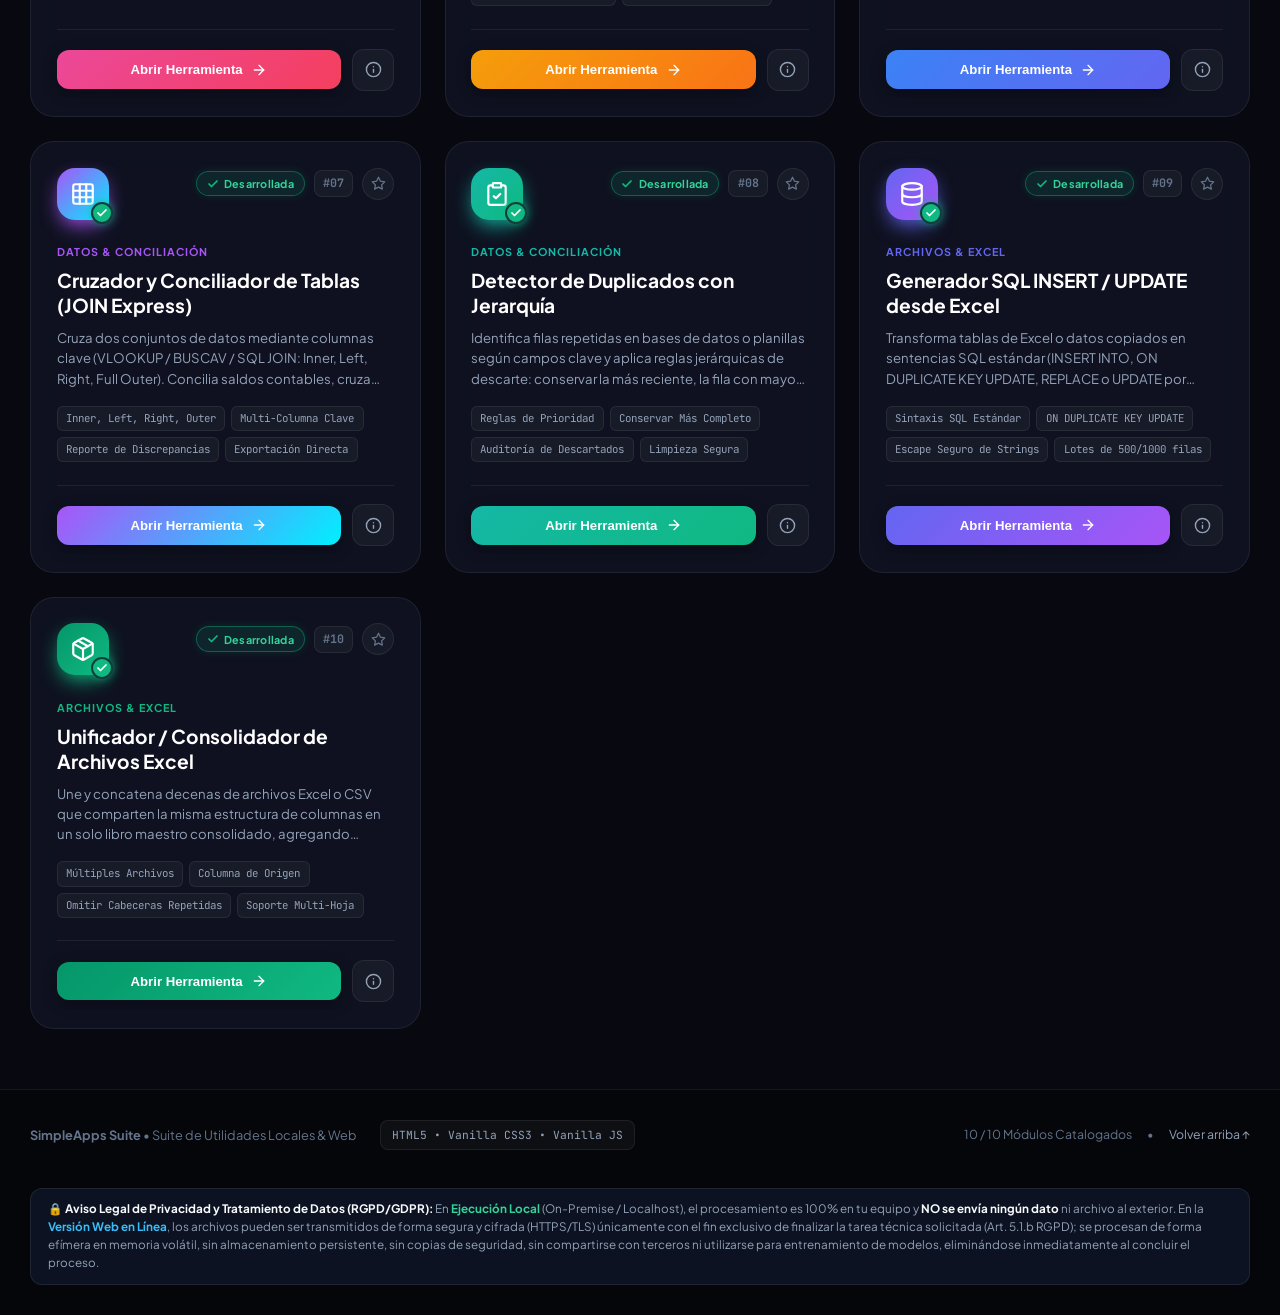
==== commit 43f0401c: "feat: implementar soporte global de Modo Claro (Light Mode) en catálogo principal y las 10 mini-apps" ====
--- a/index.html
+++ b/index.html
@@ -3,9 +3,12 @@
 <head>
     <meta charset="UTF-8">
     <meta name="viewport" content="width=device-width, initial-scale=1.0">
-    <meta name="color-scheme" content="dark">
+    <meta name="color-scheme" content="dark light">
     <title>SimpleApps • Suite de Herramientas y Micro-Apps</title>
     <meta name="description" content="Plataforma y catálogo de micro-herramientas locales de alto rendimiento: Excel, CSV, Diff Viewer, Permisos Linux, Markdown y SQL.">
+    
+    <!-- Inicialización Inmediata de Tema (Anti-FOUC) & API Global de Tema -->
+    <script src="assets/js/theme.js?v=2.2"></script>
     
     <!-- Favicon -->
     <link rel="icon" type="image/svg+xml" href="assets/images/favicon.svg">
@@ -18,7 +21,7 @@
     <link href="https://fonts.googleapis.com/css2?family=Plus+Jakarta+Sans:wght@300;400;500;600;700;800&family=JetBrains+Mono:wght@400;500;600&display=swap" rel="stylesheet">
     
     <!-- Estilos Principales -->
-    <link rel="stylesheet" href="assets/css/style.css?v=2.0">
+    <link rel="stylesheet" href="assets/css/style.css?v=2.1">
 </head>
 <body>
 
@@ -73,6 +76,27 @@
 
                 <!-- Acciones del Header -->
                 <div class="header-actions">
+                    <!-- Selector de Modo Claro / Modo Oscuro -->
+                    <button id="themeToggleBtn" class="theme-toggle-btn" aria-label="Cambiar a modo claro" title="Alternar entre modo claro y modo oscuro">
+                        <span class="theme-toggle-icon-wrap">
+                            <svg class="icon-sun" viewBox="0 0 24 24" fill="none" stroke="currentColor" stroke-width="2" stroke-linecap="round" stroke-linejoin="round">
+                                <circle cx="12" cy="12" r="5"></circle>
+                                <line x1="12" y1="1" x2="12" y2="3"></line>
+                                <line x1="12" y1="21" x2="12" y2="23"></line>
+                                <line x1="4.22" y1="4.22" x2="5.64" y2="5.64"></line>
+                                <line x1="18.36" y1="18.36" x2="19.78" y2="19.78"></line>
+                                <line x1="1" y1="12" x2="3" y2="12"></line>
+                                <line x1="21" y1="12" x2="23" y2="12"></line>
+                                <line x1="4.22" y1="19.78" x2="5.64" y2="18.36"></line>
+                                <line x1="18.36" y1="5.64" x2="19.78" y2="4.22"></line>
+                            </svg>
+                            <svg class="icon-moon" viewBox="0 0 24 24" fill="none" stroke="currentColor" stroke-width="2" stroke-linecap="round" stroke-linejoin="round">
+                                <path d="M21 12.79A9 9 0 1 1 11.21 3 7 7 0 0 0 21 12.79z"></path>
+                            </svg>
+                        </span>
+                        <span class="theme-toggle-label" id="themeToggleLabel">Modo Claro</span>
+                    </button>
+
                     <!-- Reloj Local -->
                     <div class="header-clock" id="headerClock" title="Hora del sistema">
                         <span>--:--:--</span>
@@ -408,6 +432,6 @@
 
     <!-- Scripts -->
     <script src="assets/js/apps-data.js"></script>
-    <script src="assets/js/main.js"></script>
+    <script src="assets/js/main.js?v=2.2"></script>
 </body>
 </html>
--- a/assets/css/style.css
+++ b/assets/css/style.css
@@ -93,6 +93,18 @@
     overflow-x: hidden;
     position: relative;
     -webkit-font-smoothing: antialiased;
+    transition: background-color 0.25s ease, color 0.2s ease;
+}
+
+.top-header,
+.horizontal-subnav,
+.toolbar-section,
+.app-card,
+.kpi-card,
+.site-footer,
+.modal-container,
+.search-input {
+    transition: background-color 0.25s ease, border-color 0.25s ease, color 0.2s ease, box-shadow 0.25s ease;
 }
 
 /* Luces de Fondo Ambientales (Aithm Glow) */
@@ -398,6 +410,98 @@
     padding: 0.4rem 0.75rem;
     border-radius: var(--radius-sm);
     border: 1px solid var(--border-subtle);
+}
+
+/* Botón de Alternancia de Modo Claro / Modo Oscuro */
+.theme-toggle-btn {
+    display: inline-flex;
+    align-items: center;
+    gap: 0.6rem;
+    padding: 0.42rem 0.95rem;
+    background: var(--bg-card);
+    border: 1px solid var(--border-subtle);
+    border-radius: 100px;
+    color: var(--text-secondary);
+    font-family: inherit;
+    font-size: 0.82rem;
+    font-weight: 600;
+    cursor: pointer;
+    transition: all var(--transition-fast);
+    outline: none;
+    user-select: none;
+}
+
+.theme-toggle-btn:hover {
+    color: var(--text-primary);
+    border-color: var(--accent-violet);
+    background: var(--bg-card-hover);
+    transform: translateY(-1px);
+    box-shadow: 0 4px 14px rgba(0, 0, 0, 0.25);
+}
+
+.theme-toggle-btn:active {
+    transform: translateY(0);
+}
+
+.theme-toggle-icon-wrap {
+    display: flex;
+    align-items: center;
+    justify-content: center;
+    width: 22px;
+    height: 22px;
+    border-radius: 50%;
+    background: rgba(255, 255, 255, 0.08);
+    color: #FBBF24;
+    transition: transform var(--transition-normal);
+}
+
+.theme-toggle-btn svg {
+    width: 14px;
+    height: 14px;
+}
+
+.theme-toggle-btn .icon-moon {
+    display: none;
+}
+
+.theme-toggle-btn .icon-sun {
+    display: block;
+}
+
+[data-theme="light"] .theme-toggle-btn .icon-sun {
+    display: none;
+}
+
+[data-theme="light"] .theme-toggle-btn .icon-moon {
+    display: block;
+}
+
+[data-theme="light"] .theme-toggle-icon-wrap {
+    background: rgba(124, 58, 237, 0.1);
+    color: #6D28D9;
+}
+
+[data-theme="light"] .theme-toggle-btn {
+    background: #FFFFFF;
+    border-color: #E2E8F0;
+    color: #475569;
+    box-shadow: 0 1px 3px rgba(15, 23, 42, 0.04);
+}
+
+[data-theme="light"] .theme-toggle-btn:hover {
+    background: #F8FAFC;
+    border-color: var(--accent-violet);
+    color: #0F172A;
+    box-shadow: 0 4px 12px rgba(15, 23, 42, 0.08);
+}
+
+@media (max-width: 540px) {
+    .theme-toggle-label {
+        display: none;
+    }
+    .theme-toggle-btn {
+        padding: 0.42rem 0.55rem;
+    }
 }
 
 .header-icon-btn {
@@ -1749,6 +1853,12 @@
     flex-wrap: wrap;
     gap: 0.5rem;
     margin-bottom: 1.75rem;
+}
+
+.modal-feature-pill {
+    border-color: rgba(168, 85, 247, 0.3);
+    color: #fff;
+    background: rgba(168, 85, 247, 0.1);
 }
 
 .modal-footer {
@@ -1964,3 +2074,792 @@
     color: #38BDF8;
     font-weight: 700;
 }
+
+/* =============================================================================
+   MODO CLARO (LIGHT THEME)
+   Inspiración: Interfaz Limpia, Elegante y de Alto Contraste (Estilo Linear / Apple)
+   ============================================================================= */
+[data-theme="light"] {
+    color-scheme: light;
+
+    /* Paleta Principal Modo Claro */
+    --bg-dark: #F8FAFC;
+    --bg-darker: #FFFFFF;
+    --bg-card: rgba(255, 255, 255, 0.92);
+    --bg-card-hover: #FFFFFF;
+    --bg-card-solid: #FFFFFF;
+    --bg-header: rgba(255, 255, 255, 0.88);
+    --bg-subnav: rgba(248, 250, 252, 0.94);
+    --bg-input: #FFFFFF;
+    --bg-badge: rgba(0, 0, 0, 0.05);
+
+    /* Bordes y Separadores */
+    --border-subtle: #E2E8F0;
+    --border-medium: #CBD5E1;
+    --border-glow: rgba(124, 58, 237, 0.25);
+    --border-cyan-glow: rgba(2, 132, 199, 0.25);
+
+    /* Acentos & Gradientes */
+    --accent-purple: #6D28D9;
+    --accent-violet: #7C3AED;
+    --accent-violet-light: #8B5CF6;
+    --accent-cyan: #0284C7;
+    --accent-blue: #2563EB;
+    --accent-emerald: #059669;
+    --accent-pink: #DB2777;
+    --accent-amber: #D97706;
+
+    --gradient-brand: linear-gradient(135deg, #7C3AED 0%, #0284C7 100%);
+    --gradient-violet: linear-gradient(135deg, #8B5CF6 0%, #6366F1 100%);
+    --gradient-cyan: linear-gradient(135deg, #0284C7 0%, #2563EB 100%);
+    --gradient-card-border: linear-gradient(135deg, rgba(124, 58, 237, 0.35), rgba(2, 132, 199, 0.25), rgba(0, 0, 0, 0.05));
+    --gradient-text: linear-gradient(135deg, #0F172A 20%, #6D28D9 70%, #0284C7 100%);
+    --gradient-kpi: linear-gradient(180deg, rgba(0, 0, 0, 0.02) 0%, rgba(0, 0, 0, 0.005) 100%);
+
+    /* Tipografía & Colores de Texto */
+    --text-primary: #0F172A;
+    --text-secondary: #475569;
+    --text-muted: #64748B;
+    --text-dark: #94A3B8;
+
+    /* Sombras & Resplandores */
+    --glow-purple: 0 4px 20px rgba(124, 58, 237, 0.15);
+    --glow-cyan: 0 4px 20px rgba(2, 132, 199, 0.15);
+    --shadow-card: 0 4px 18px -2px rgba(15, 23, 42, 0.06), 0 2px 6px -1px rgba(15, 23, 42, 0.02);
+    --shadow-card-hover: 0 20px 35px -8px rgba(15, 23, 42, 0.12), 0 0 20px rgba(124, 58, 237, 0.1);
+    --shadow-dropdown: 0 16px 36px -4px rgba(15, 23, 42, 0.14);
+}
+
+/* Luces de Fondo Ambientales en Modo Claro */
+[data-theme="light"] .ambient-orb {
+    opacity: 0.18;
+    filter: blur(140px);
+}
+
+[data-theme="light"] .ambient-orb-1 {
+    background: radial-gradient(circle, rgba(124, 58, 237, 0.25) 0%, transparent 70%);
+}
+
+[data-theme="light"] .ambient-orb-2 {
+    background: radial-gradient(circle, rgba(2, 132, 199, 0.22) 0%, transparent 70%);
+}
+
+[data-theme="light"] .ambient-orb-3 {
+    background: radial-gradient(circle, rgba(236, 72, 153, 0.18) 0%, transparent 70%);
+}
+
+[data-theme="light"] .bg-grid-pattern {
+    background-image: 
+        linear-gradient(to right, rgba(15, 23, 42, 0.035) 1px, transparent 1px),
+        linear-gradient(to bottom, rgba(15, 23, 42, 0.035) 1px, transparent 1px);
+    mask-image: radial-gradient(ellipse at center, rgba(0,0,0,0.4) 0%, rgba(0,0,0,0) 80%);
+}
+
+/* Header & Marca en Modo Claro */
+[data-theme="light"] .top-header {
+    border-bottom-color: rgba(226, 232, 240, 0.85);
+    box-shadow: 0 1px 3px rgba(15, 23, 42, 0.03);
+}
+
+[data-theme="light"] .brand-name {
+    color: #0F172A;
+}
+
+[data-theme="light"] .brand-tagline {
+    color: #64748B;
+}
+
+[data-theme="light"] .search-input {
+    background: #FFFFFF;
+    border-color: #CBD5E1;
+    color: #0F172A;
+    box-shadow: 0 1px 2px rgba(15, 23, 42, 0.04);
+}
+
+[data-theme="light"] .search-input:focus {
+    background: #FFFFFF;
+    border-color: var(--accent-violet);
+    box-shadow: 0 0 0 3px rgba(124, 58, 237, 0.15);
+}
+
+[data-theme="light"] .search-input::placeholder {
+    color: #94A3B8;
+}
+
+[data-theme="light"] .search-shortcut {
+    background: #F1F5F9;
+    border-color: #E2E8F0;
+    color: #64748B;
+}
+
+[data-theme="light"] .search-clear-btn {
+    color: #64748B;
+}
+
+[data-theme="light"] .search-clear-btn:hover {
+    color: #0F172A;
+}
+
+[data-theme="light"] .header-clock {
+    background: #FFFFFF;
+    border-color: #E2E8F0;
+    color: #475569;
+    box-shadow: 0 1px 2px rgba(15, 23, 42, 0.03);
+}
+
+/* Subnav en Modo Claro */
+[data-theme="light"] .horizontal-subnav {
+    border-bottom-color: #E2E8F0;
+    box-shadow: 0 1px 2px rgba(15, 23, 42, 0.02);
+}
+
+[data-theme="light"] .nav-link {
+    color: #475569;
+}
+
+[data-theme="light"] .nav-link:hover {
+    color: #0F172A;
+    background: rgba(0, 0, 0, 0.03);
+}
+
+[data-theme="light"] .nav-link.active {
+    color: #7C3AED;
+    border-bottom-color: #7C3AED;
+    background: rgba(124, 58, 237, 0.06);
+}
+
+[data-theme="light"] .nav-badge {
+    background: #E2E8F0;
+    color: #475569;
+}
+
+[data-theme="light"] .nav-link.active .nav-badge {
+    background: rgba(124, 58, 237, 0.12);
+    color: #7C3AED;
+}
+
+[data-theme="light"] .btn-subnav-ghost {
+    border-color: #CBD5E1;
+    color: #475569;
+}
+
+[data-theme="light"] .btn-subnav-ghost:hover {
+    color: #0F172A;
+    border-color: var(--accent-violet);
+    background: rgba(124, 58, 237, 0.06);
+}
+
+/* Hero Section en Modo Claro */
+[data-theme="light"] .breadcrumb-item {
+    color: #64748B;
+}
+
+[data-theme="light"] .breadcrumb-separator {
+    color: #CBD5E1;
+}
+
+[data-theme="light"] .breadcrumb-item.active {
+    color: #7C3AED;
+}
+
+[data-theme="light"] .hero-tag {
+    background: rgba(124, 58, 237, 0.08);
+    border-color: rgba(124, 58, 237, 0.25);
+    color: #6D28D9;
+    box-shadow: none;
+}
+
+[data-theme="light"] .hero-title {
+    color: #0F172A;
+}
+
+[data-theme="light"] .hero-description {
+    color: #334155;
+}
+
+[data-theme="light"] .hero-description strong {
+    color: #0F172A;
+}
+
+[data-theme="light"] .text-glow-cyan {
+    color: #0284C7;
+    text-shadow: none;
+}
+
+[data-theme="light"] .text-glow-white {
+    color: #0F172A;
+    text-shadow: none;
+}
+
+[data-theme="light"] .desc-pill-emerald {
+    background: rgba(5, 150, 105, 0.1);
+    border-color: rgba(5, 150, 105, 0.3);
+    color: #047857;
+}
+
+[data-theme="light"] .desc-pill-violet {
+    background: rgba(124, 58, 237, 0.1);
+    border-color: rgba(124, 58, 237, 0.3);
+    color: #6D28D9;
+}
+
+[data-theme="light"] .desc-pill-pink {
+    background: rgba(219, 39, 119, 0.1);
+    border-color: rgba(219, 39, 119, 0.3);
+    color: #BE185D;
+}
+
+[data-theme="light"] .desc-pill-cyan {
+    background: rgba(2, 132, 199, 0.1);
+    border-color: rgba(2, 132, 199, 0.3);
+    color: #0369A1;
+}
+
+[data-theme="light"] .hero-feature-chip {
+    background: #FFFFFF;
+    border-color: #E2E8F0;
+    color: #475569;
+    box-shadow: 0 1px 3px rgba(15, 23, 42, 0.04);
+}
+
+[data-theme="light"] .hero-feature-chip:hover {
+    background: #F8FAFC;
+    border-color: #CBD5E1;
+    color: #0F172A;
+}
+
+/* KPI Cards en Modo Claro */
+[data-theme="light"] .kpi-card {
+    background: #FFFFFF;
+    border-color: #E2E8F0;
+    box-shadow: 0 4px 16px -2px rgba(15, 23, 42, 0.05);
+}
+
+[data-theme="light"] .kpi-card:hover {
+    border-color: #CBD5E1;
+    box-shadow: 0 10px 25px -4px rgba(15, 23, 42, 0.09);
+}
+
+[data-theme="light"] .kpi-label {
+    color: #64748B;
+}
+
+[data-theme="light"] .kpi-icon {
+    background: rgba(15, 23, 42, 0.04);
+}
+
+[data-theme="light"] .kpi-value {
+    color: #0F172A;
+}
+
+[data-theme="light"] .kpi-subtitle {
+    color: #64748B;
+}
+
+[data-theme="light"] .kpi-status-tag-green {
+    color: #059669;
+}
+
+[data-theme="light"] .kpi-status-tag-red {
+    color: #DC2626;
+}
+
+/* Toolbar & Filtros en Modo Claro */
+[data-theme="light"] .toolbar-section {
+    background: rgba(255, 255, 255, 0.9);
+    border-color: #E2E8F0;
+    box-shadow: 0 4px 20px -2px rgba(15, 23, 42, 0.04);
+}
+
+[data-theme="light"] .cat-pill {
+    background: #FFFFFF;
+    border-color: #E2E8F0;
+    color: #475569;
+}
+
+[data-theme="light"] .cat-pill:hover {
+    color: #0F172A;
+    border-color: var(--accent-violet);
+    background: #F8FAFC;
+}
+
+[data-theme="light"] .cat-pill.active {
+    background: var(--gradient-brand);
+    color: #FFFFFF;
+    border-color: transparent;
+    box-shadow: 0 4px 14px rgba(124, 58, 237, 0.25);
+}
+
+[data-theme="light"] .cat-pill-count {
+    background: #F1F5F9;
+    color: #475569;
+}
+
+[data-theme="light"] .cat-pill.active .cat-pill-count {
+    background: rgba(255, 255, 255, 0.25);
+    color: #FFFFFF;
+}
+
+[data-theme="light"] .sort-select {
+    background: #FFFFFF;
+    border-color: #CBD5E1;
+    color: #1E293B;
+    box-shadow: 0 1px 2px rgba(15, 23, 42, 0.04);
+}
+
+[data-theme="light"] .sort-select:hover,
+[data-theme="light"] .sort-select:focus {
+    border-color: var(--accent-violet);
+    color: #0F172A;
+}
+
+[data-theme="light"] .sort-select-arrow {
+    color: #64748B;
+}
+
+[data-theme="light"] .view-toggle-group {
+    background: #F1F5F9;
+    border-color: #E2E8F0;
+}
+
+[data-theme="light"] .view-btn {
+    color: #64748B;
+}
+
+[data-theme="light"] .view-btn:hover {
+    color: #0F172A;
+}
+
+[data-theme="light"] .view-btn.active {
+    background: #FFFFFF;
+    color: var(--accent-purple);
+    box-shadow: 0 1px 3px rgba(15, 23, 42, 0.08);
+}
+
+[data-theme="light"] .active-search-alert {
+    background: rgba(124, 58, 237, 0.08);
+    border-color: rgba(124, 58, 237, 0.25);
+    color: #0F172A;
+}
+
+[data-theme="light"] .btn-reset-filter {
+    color: #0284C7;
+}
+
+/* Tarjetas de Micro-Apps en Modo Claro */
+[data-theme="light"] .app-card {
+    background: #FFFFFF;
+    border-color: #E2E8F0;
+    box-shadow: 0 4px 18px -2px rgba(15, 23, 42, 0.05), 0 2px 6px -1px rgba(15, 23, 42, 0.02);
+}
+
+[data-theme="light"] .app-card:hover {
+    background: #FFFFFF;
+    box-shadow: 0 20px 35px -8px rgba(15, 23, 42, 0.11), 0 0 16px rgba(124, 58, 237, 0.08);
+}
+
+[data-theme="light"] .card-tilde-badge {
+    border-color: #FFFFFF;
+}
+
+[data-theme="light"] .card-status-pill.status-pill-verde {
+    background: rgba(16, 185, 129, 0.12);
+    border-color: rgba(16, 185, 129, 0.35);
+    color: #047857;
+    box-shadow: none;
+}
+
+[data-theme="light"] .card-status-pill.status-pill-rojo {
+    background: rgba(239, 68, 68, 0.12);
+    border-color: rgba(239, 68, 68, 0.35);
+    color: #B91C1C;
+    box-shadow: none;
+}
+
+[data-theme="light"] .app-number-badge {
+    background: #F1F5F9;
+    border-color: #E2E8F0;
+    color: #64748B;
+}
+
+[data-theme="light"] .favorite-btn {
+    background: #F8FAFC;
+    border-color: #E2E8F0;
+    color: #94A3B8;
+}
+
+[data-theme="light"] .favorite-btn:hover {
+    background: #FFFBEB;
+    border-color: rgba(217, 119, 6, 0.3);
+    color: #D97706;
+}
+
+[data-theme="light"] .favorite-btn.favorited {
+    background: #FEF3C7;
+    border-color: rgba(217, 119, 6, 0.4);
+    color: #D97706;
+}
+
+[data-theme="light"] .card-title {
+    color: #0F172A;
+}
+
+[data-theme="light"] .card-description {
+    color: #475569;
+}
+
+[data-theme="light"] .feature-pill {
+    background: #F8FAFC;
+    border-color: #E2E8F0;
+    color: #475569;
+}
+
+[data-theme="light"] .app-card:hover .feature-pill {
+    background: #F1F5F9;
+    border-color: #CBD5E1;
+    color: #1E293B;
+}
+
+[data-theme="light"] .card-footer {
+    border-top-color: #F1F5F9;
+}
+
+[data-theme="light"] .btn-quick-view {
+    background: #F8FAFC;
+    border-color: #E2E8F0;
+    color: #64748B;
+}
+
+[data-theme="light"] .btn-quick-view:hover {
+    background: #F1F5F9;
+    border-color: var(--accent-violet);
+    color: #0F172A;
+}
+
+[data-theme="light"] .btn-launch-app {
+    box-shadow: 0 4px 14px rgba(109, 40, 217, 0.25);
+}
+
+[data-theme="light"] .btn-launch-app:hover {
+    box-shadow: 0 6px 18px rgba(109, 40, 217, 0.35);
+}
+
+/* Modal en Modo Claro */
+[data-theme="light"] .modal-overlay {
+    background: rgba(15, 23, 42, 0.5);
+}
+
+[data-theme="light"] .modal-container {
+    background: #FFFFFF;
+    border-color: #E2E8F0;
+    box-shadow: 0 25px 60px -15px rgba(15, 23, 42, 0.25);
+}
+
+[data-theme="light"] .modal-header {
+    background: #F8FAFC;
+    border-bottom-color: #E2E8F0;
+}
+
+[data-theme="light"] .modal-title {
+    color: #0F172A;
+}
+
+[data-theme="light"] .modal-subtitle {
+    color: #64748B;
+}
+
+[data-theme="light"] .modal-close-btn {
+    color: #64748B;
+}
+
+[data-theme="light"] .modal-close-btn:hover {
+    color: #0F172A;
+    background: rgba(0, 0, 0, 0.06);
+}
+
+[data-theme="light"] .modal-description {
+    color: #475569;
+}
+
+[data-theme="light"] .modal-section-title {
+    color: #0284C7;
+}
+
+[data-theme="light"] .modal-specs-grid {
+    background: #F8FAFC;
+    border-color: #E2E8F0;
+}
+
+[data-theme="light"] .spec-item-content strong {
+    color: #0F172A;
+}
+
+[data-theme="light"] .spec-item-content span {
+    color: #475569;
+}
+
+[data-theme="light"] .modal-features-wrap .feature-pill,
+[data-theme="light"] .modal-feature-pill {
+    background: #F8FAFC !important;
+    border-color: rgba(124, 58, 237, 0.3) !important;
+    color: #6D28D9 !important;
+}
+
+[data-theme="light"] .modal-footer {
+    background: #F8FAFC;
+    border-top-color: #E2E8F0;
+}
+
+[data-theme="light"] .btn-secondary {
+    background: #FFFFFF;
+    border-color: #CBD5E1;
+    color: #475569;
+}
+
+[data-theme="light"] .btn-secondary:hover {
+    background: #F1F5F9;
+    color: #0F172A;
+}
+
+/* Footer en Modo Claro */
+[data-theme="light"] .site-footer {
+    background: #F8FAFC;
+    border-top-color: #E2E8F0;
+}
+
+[data-theme="light"] .footer-left {
+    color: #64748B;
+}
+
+[data-theme="light"] .footer-left strong {
+    color: #0F172A;
+}
+
+[data-theme="light"] .footer-badge-tech {
+    background: #FFFFFF;
+    border-color: #E2E8F0;
+    color: #475569;
+}
+
+[data-theme="light"] .footer-right {
+    color: #64748B;
+}
+
+[data-theme="light"] .footer-link {
+    color: #64748B;
+}
+
+[data-theme="light"] .footer-link:hover {
+    color: #0284C7;
+}
+
+[data-theme="light"] .site-footer-privacy-note {
+    background: #FFFFFF;
+    border-color: #E2E8F0;
+    color: #475569;
+    box-shadow: 0 1px 3px rgba(15, 23, 42, 0.03);
+}
+
+[data-theme="light"] .site-footer-privacy-note strong {
+    color: #0F172A;
+}
+
+[data-theme="light"] .site-footer-privacy-note .privacy-tag-local {
+    color: #059669;
+}
+
+[data-theme="light"] .site-footer-privacy-note .privacy-tag-web {
+    color: #0284C7;
+}
+
+/* Toast Notifications en Modo Claro */
+[data-theme="light"] .toast {
+    background: #FFFFFF;
+    border-color: rgba(124, 58, 237, 0.3);
+    color: #0F172A;
+    box-shadow: 0 10px 30px rgba(15, 23, 42, 0.12);
+}
+
+[data-theme="light"] .toast svg {
+    stroke: #7C3AED;
+}
+
+/* No Results en Modo Claro */
+[data-theme="light"] .no-results-box {
+    background: #FFFFFF;
+    border-color: #CBD5E1;
+}
+
+[data-theme="light"] .no-results-title {
+    color: #0F172A;
+}
+
+[data-theme="light"] .no-results-text {
+    color: #64748B;
+}
+
+/* Selects nativos y Chromium Pickers en Modo Claro */
+[data-theme="light"] select {
+    color-scheme: light;
+    background-color: #FFFFFF;
+    color: #0F172A;
+}
+
+[data-theme="light"] select option,
+[data-theme="light"] select optgroup {
+    background-color: #FFFFFF !important;
+    color: #0F172A !important;
+}
+
+[data-theme="light"] select option:hover,
+[data-theme="light"] select option:focus,
+[data-theme="light"] select option:checked {
+    background-color: #F1F5F9 !important;
+    color: #0284C7 !important;
+}
+
+@supports (appearance: base-select) {
+    [data-theme="light"] ::picker(select) {
+        background-color: #FFFFFF !important;
+        border: 1px solid #CBD5E1 !important;
+        box-shadow: 0 12px 36px rgba(15, 23, 42, 0.15) !important;
+        color: #0F172A !important;
+    }
+
+    [data-theme="light"] ::picker(select) option {
+        color: #0F172A !important;
+    }
+
+    [data-theme="light"] ::picker(select) option:hover,
+    [data-theme="light"] ::picker(select) option:focus,
+    [data-theme="light"] ::picker(select) option:checked {
+        background-color: #F1F5F9 !important;
+        color: #0284C7 !important;
+    }
+}
+
+/* =============================================================================
+   ESTILOS COMPARTIDOS PARA TODAS LAS MICRO-APPS EN MODO CLARO
+   ============================================================================= */
+[data-theme="light"] .btn-help-guide {
+    background: #FFFFFF;
+    border-color: #E2E8F0;
+    color: #475569;
+    box-shadow: 0 1px 3px rgba(15, 23, 42, 0.04);
+}
+
+[data-theme="light"] .btn-help-guide:hover {
+    background: #F8FAFC;
+    border-color: var(--accent-violet);
+    color: #0F172A;
+    box-shadow: 0 4px 12px rgba(15, 23, 42, 0.08);
+}
+
+[data-theme="light"] .server-status-pill {
+    background: #FFFFFF;
+    border-color: #E2E8F0;
+    color: #059669;
+    box-shadow: 0 1px 2px rgba(15, 23, 42, 0.03);
+}
+
+[data-theme="light"] .server-meta-tag {
+    color: #0F172A;
+}
+
+[data-theme="light"] .server-php-tag {
+    background: #F1F5F9;
+    color: #334155;
+    border: 1px solid #E2E8F0;
+}
+
+[data-theme="light"] .breadcrumb-row a {
+    color: #64748B;
+}
+
+[data-theme="light"] .breadcrumb-row a:hover {
+    color: #0F172A;
+}
+
+[data-theme="light"] .breadcrumb-separator {
+    color: #CBD5E1;
+}
+
+/* Modal de Ayuda Universal en Modo Claro */
+[data-theme="light"] .help-modal-overlay {
+    background: rgba(15, 23, 42, 0.5);
+}
+
+[data-theme="light"] .help-modal-container {
+    background: #FFFFFF;
+    border-color: #E2E8F0;
+    box-shadow: 0 25px 60px -15px rgba(15, 23, 42, 0.25);
+}
+
+[data-theme="light"] .help-modal-header {
+    background: #F8FAFC;
+    border-bottom-color: #E2E8F0;
+}
+
+[data-theme="light"] .help-modal-title {
+    color: #0F172A;
+}
+
+[data-theme="light"] .help-modal-subtitle {
+    color: #64748B;
+}
+
+[data-theme="light"] .help-modal-close-btn {
+    color: #64748B;
+}
+
+[data-theme="light"] .help-modal-close-btn:hover {
+    color: #0F172A;
+    background: rgba(0, 0, 0, 0.06);
+}
+
+[data-theme="light"] .help-section-card {
+    background: #F8FAFC;
+    border-color: #E2E8F0;
+}
+
+[data-theme="light"] .help-section-card h3 {
+    color: #0F172A;
+}
+
+[data-theme="light"] .help-section-card p {
+    color: #475569;
+}
+
+[data-theme="light"] .help-item-box {
+    background: #FFFFFF;
+    border-color: #E2E8F0;
+}
+
+[data-theme="light"] .help-item-box p {
+    color: #475569;
+}
+
+[data-theme="light"] .help-item-box p strong,
+[data-theme="light"] .help-item-box h4 {
+    color: #0F172A;
+}
+
+[data-theme="light"] .help-table {
+    border-color: #E2E8F0;
+}
+
+[data-theme="light"] .help-table th {
+    background: #F8FAFC;
+    color: #0F172A;
+    border-bottom: 1px solid #E2E8F0;
+}
+
+[data-theme="light"] .help-table td {
+    color: #475569;
+    border-bottom: 1px solid #E2E8F0;
+}
+
+[data-theme="light"] .help-list {
+    color: #475569;
+}
+
